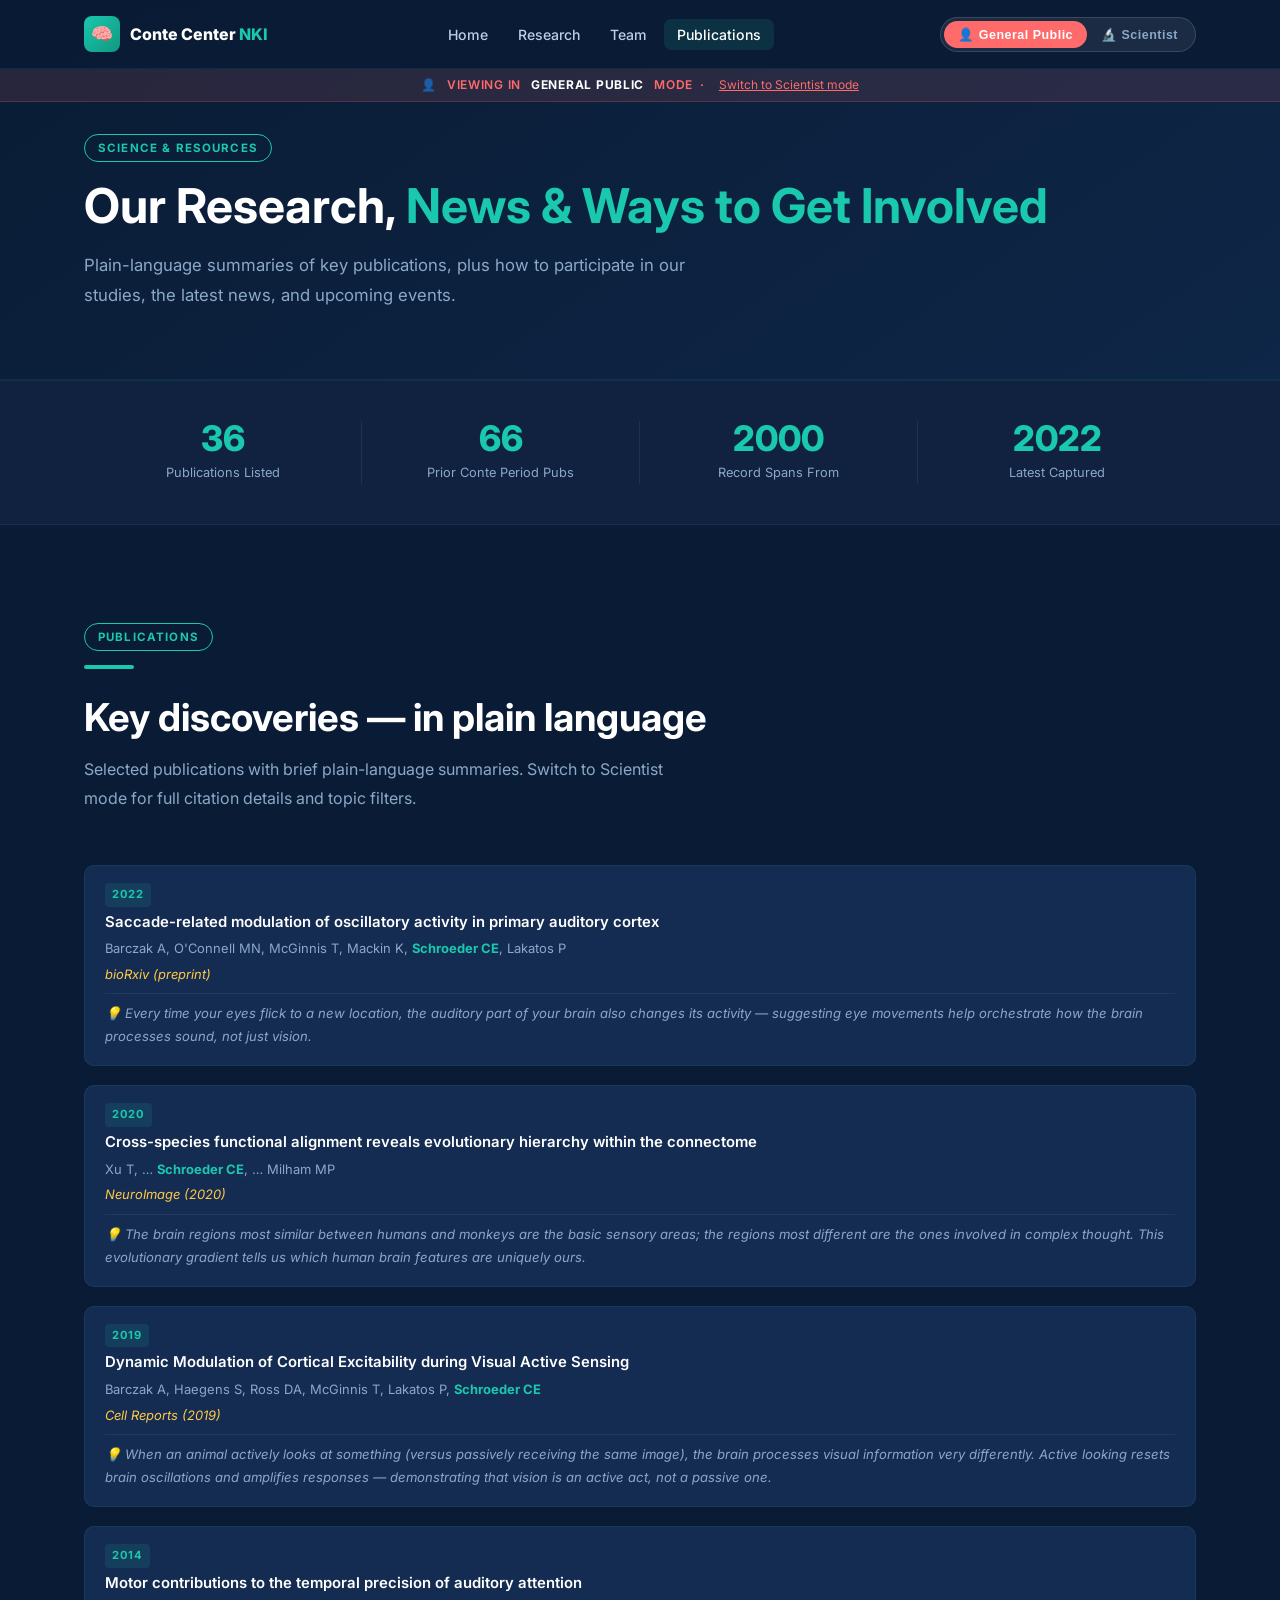
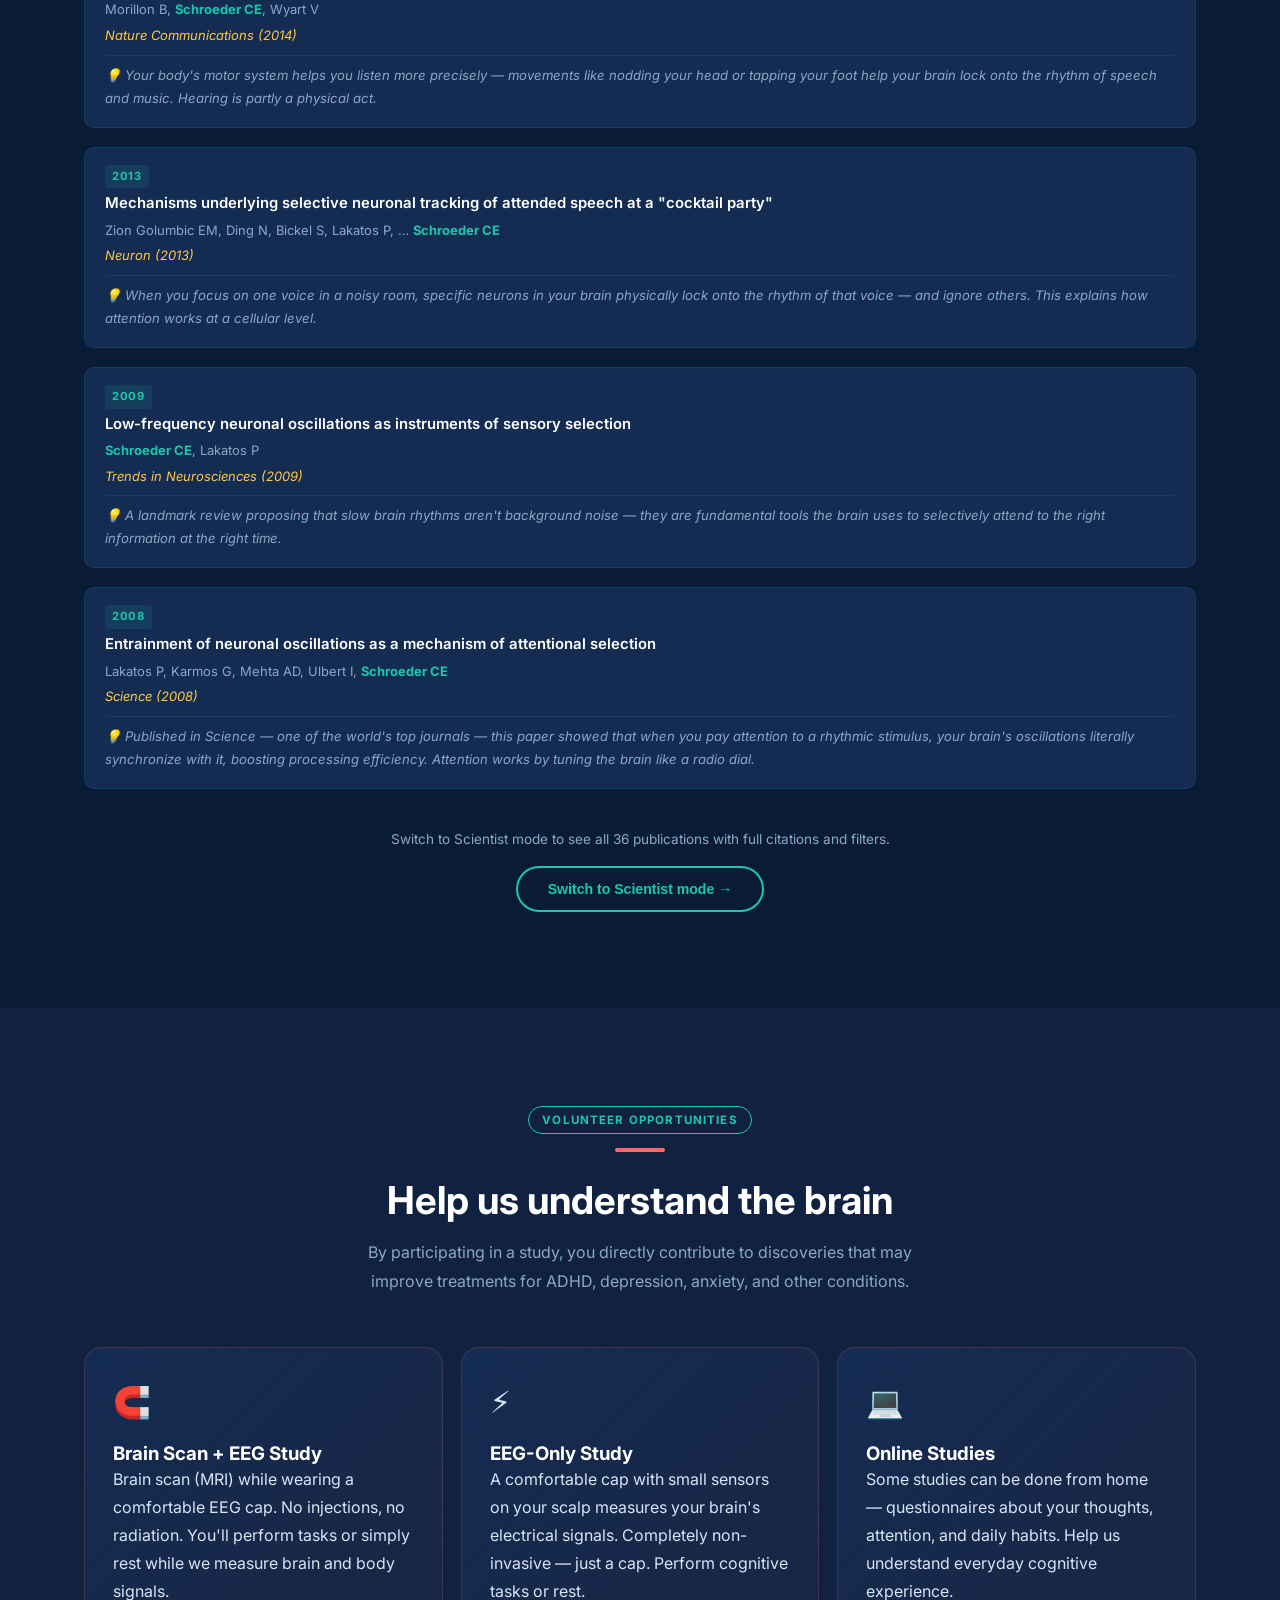
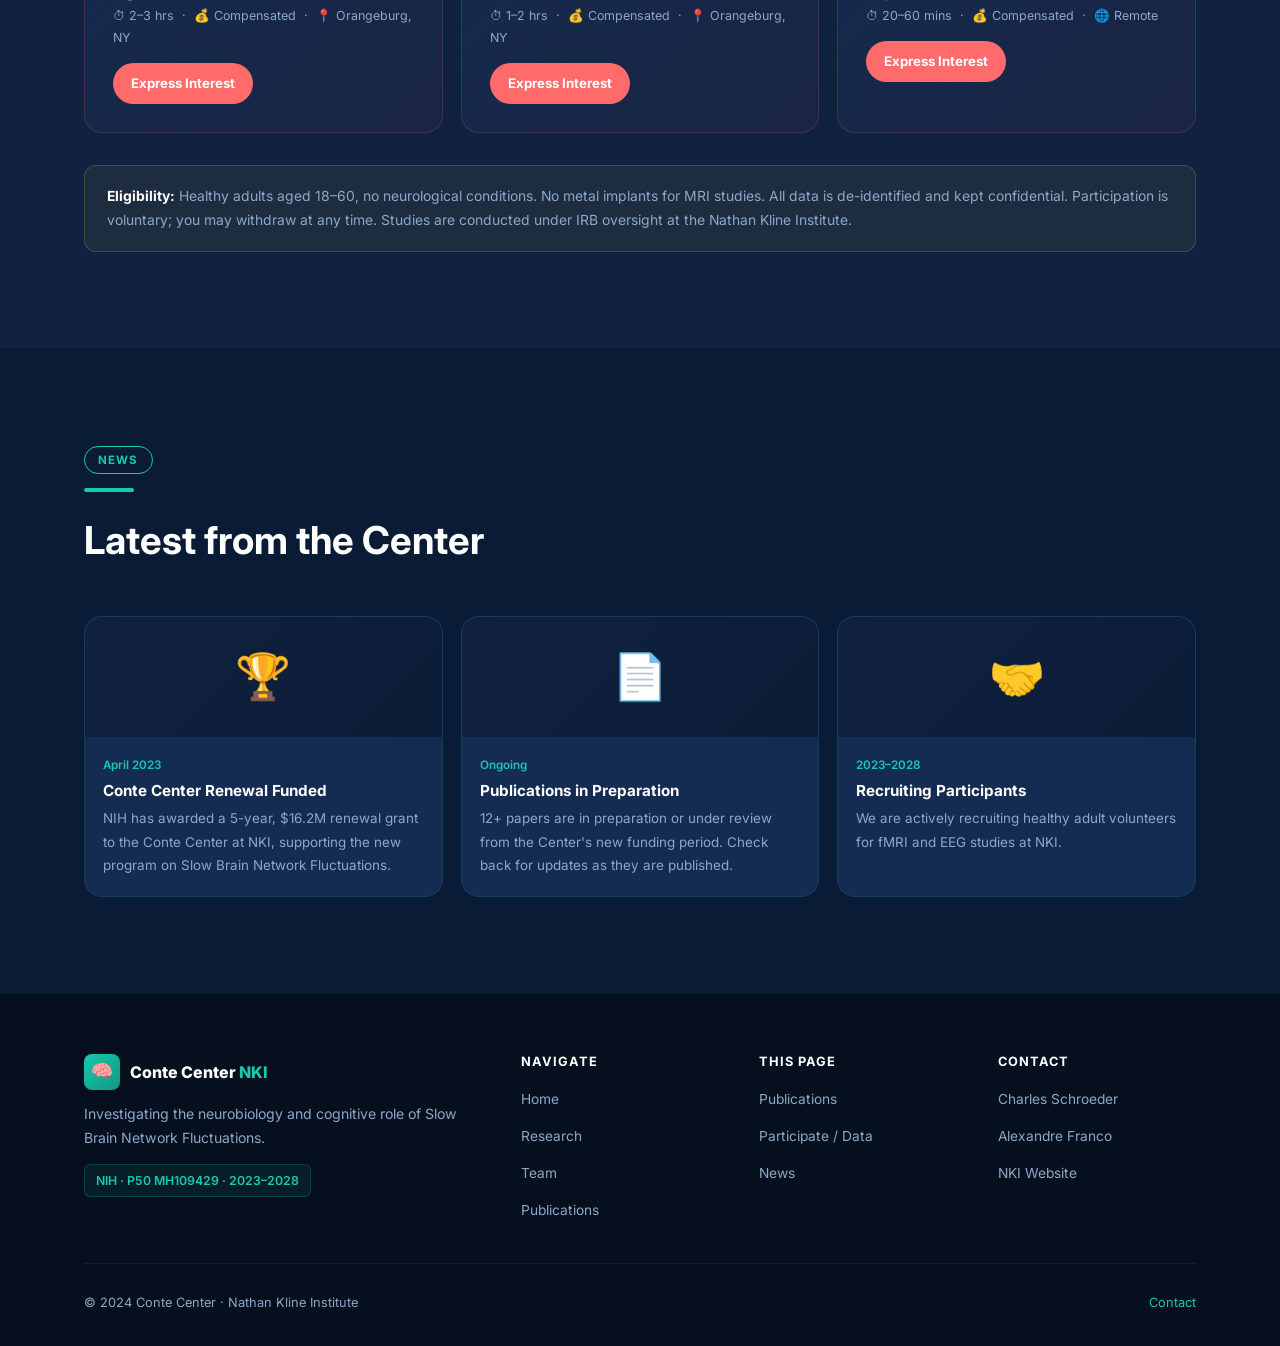
==== publications.html @ c85d7004 "Initial Conte Center website" ====
<!DOCTYPE html>
<html lang="en">
<head>
  <meta charset="UTF-8"/><meta name="viewport" content="width=device-width, initial-scale=1.0"/>
  <title>Publications &amp; Resources — Conte Center</title>
  <link rel="preconnect" href="https://fonts.googleapis.com"/><link rel="preconnect" href="https://fonts.gstatic.com" crossorigin/>
  <link href="https://fonts.googleapis.com/css2?family=Inter:wght@400;500;600;700;800&display=swap" rel="stylesheet"/>
  <link rel="stylesheet" href="css/style.css"/>
  <style>
    .legend-bar { display:flex;flex-wrap:wrap;gap:12px;background:var(--navy-mid);border:1px solid rgba(255,255,255,.06);border-radius:var(--radius);padding:12px 16px;margin-bottom:24px;font-size:.77rem; }
    .legend-item { display:flex;align-items:center;gap:6px;color:var(--text-dim); }
    .legend-dot  { width:9px;height:9px;border-radius:50%;flex-shrink:0; }
    .pubcount-badge { display:inline-flex;align-items:center;gap:6px;background:rgba(26,200,174,.1);border:1px solid rgba(26,200,174,.22);border-radius:6px;padding:4px 12px;font-size:.8rem;color:var(--teal);font-weight:600; }
    .data-card { background:linear-gradient(135deg,var(--navy-card),rgba(26,200,174,.04));border:1px solid rgba(26,200,174,.2);border-radius:var(--radius-lg);padding:26px;transition:all var(--transition); }
    .data-card:hover { border-color:rgba(26,200,174,.45);transform:translateY(-4px); }
    .data-card h3 { font-size:1rem;margin-bottom:8px; }
    .data-card p { color:var(--text-dim);font-size:.87rem;line-height:1.7;margin-bottom:14px; }
    .event-item { display:flex;gap:18px;background:var(--navy-card);border:1px solid rgba(26,200,174,.12);border-radius:12px;padding:18px 20px;transition:all var(--transition); }
    .event-item:hover { border-color:rgba(26,200,174,.3); }
    .event-date { flex-shrink:0;width:54px;background:rgba(26,200,174,.1);border:1px solid rgba(26,200,174,.2);border-radius:8px;padding:7px 4px;text-align:center; }
    .event-month { font-size:.6rem;font-weight:700;text-transform:uppercase;color:var(--teal); }
    .event-day { font-size:1.3rem;font-weight:800;color:var(--white);line-height:1; }
    .event-year { font-size:.6rem;color:var(--text-dim); }
    .event-body h3 { font-size:.92rem;margin-bottom:4px; }
    .event-body p { font-size:.83rem;color:var(--text-dim);line-height:1.6; }
    .event-type { font-size:.68rem;font-weight:700;color:var(--teal);margin-bottom:5px;letter-spacing:.06em;text-transform:uppercase; }
    .participate-card { background:linear-gradient(135deg,var(--navy-card),rgba(255,107,107,.04));border:1px solid rgba(255,107,107,.18);border-radius:var(--radius-lg);padding:28px;transition:all var(--transition); }
    .participate-card:hover { border-color:rgba(255,107,107,.4);transform:translateY(-4px); }
  </style>
</head>
<body>
<nav class="site-nav" id="siteNav">
  <div class="nav-inner">
    <a href="index.html" class="nav-logo"><div class="nav-logo-icon">🧠</div><div>Conte Center <span>NKI</span></div></a>
    <ul class="nav-links" id="navLinks">
      <li><a href="index.html">Home</a></li><li><a href="research.html">Research</a></li>
      <li><a href="team.html">Team</a></li><li><a href="publications.html">Publications</a></li>
    </ul>
    <div class="audience-toggle">
      <button class="toggle-btn pub" data-mode="public">👤 General Public</button>
      <button class="toggle-btn sci" data-mode="scientist">🔬 Scientist</button>
    </div>
    <div class="nav-toggle" id="navToggle"><span></span><span></span><span></span></div>
  </div>
</nav>
<div class="mode-banner" id="modeBanner"></div>

<div class="page-hero">
  <div class="container">
    <div class="tag">Science &amp; Resources</div>
    <div class="pub-only"><h1>Our Research, <em style="font-style:normal;color:var(--teal)">News &amp; Ways to Get Involved</em></h1><p>Plain-language summaries of key publications, plus how to participate in our studies, the latest news, and upcoming events.</p></div>
    <div class="sci-only"><h1>Publications, Open Data <em style="font-style:normal;color:var(--teal)">&amp; Resources</em></h1><p>Full publication record of Charles E. Schroeder and the Conte Center team, open datasets, news, and events.</p></div>
  </div>
</div>

<!-- Stats strip -->
<div class="stats-strip">
  <div class="container">
    <div class="stats-grid">
      <div class="stat-item"><div class="stat-num" data-count="36">0</div><div class="stat-label">Publications Listed</div></div>
      <div class="stat-item"><div class="stat-num" data-count="66">0</div><div class="stat-label">Prior Conte Period Pubs</div></div>
      <div class="stat-item"><div class="stat-num">2000</div><div class="stat-label">Record Spans From</div></div>
      <div class="stat-item"><div class="stat-num">2022</div><div class="stat-label">Latest Captured</div></div>
    </div>
  </div>
</div>

<!-- ══════════ PUBLICATIONS ══════════ -->
<section class="section" id="publications">
  <div class="container">
    <div class="section-header fade-in">
      <div class="tag">Publications</div><div class="divider"></div>
      <div class="pub-only"><h2>Key discoveries — in plain language</h2><p>Selected publications with brief plain-language summaries. Switch to Scientist mode for full citation details and topic filters.</p></div>
      <div class="sci-only">
        <h2>Publications — Charles E. Schroeder</h2>
        <p style="margin-bottom:14px;">Verified from NIH biosketch and Conte Center Progress Report (June 2022). <strong style="color:var(--teal)">Teal border</strong> = first/corresponding author.</p>
        <div style="display:flex;align-items:center;gap:12px;flex-wrap:wrap;">
          <span class="pubcount-badge" id="pubCount">36 publications</span>
          <a href="http://www.ncbi.nlm.nih.gov/sites/myncbi/charles.schroeder.1/bibliography/40687225/public/?sort=date&direction=ascending" target="_blank" rel="noopener" class="btn btn-outline" style="font-size:.8rem;padding:6px 16px;">Full NCBI record →</a>
        </div>
      </div>
    </div>

    <!-- Scientist: filters -->
    <div class="sci-only">
      <div class="legend-bar">
        <div class="legend-item"><div class="legend-dot" style="background:var(--teal)"></div>Slow Fluctuations</div>
        <div class="legend-item"><div class="legend-dot" style="background:#ffc947"></div>Active Sensing</div>
        <div class="legend-item"><div class="legend-dot" style="background:#a78bfa"></div>Attention &amp; Oscillations</div>
        <div class="legend-item"><div class="legend-dot" style="background:#7dd3fc"></div>Field Potentials</div>
        <div class="legend-item"><div class="legend-dot" style="background:#34d399"></div>Brain Networks</div>
        <div class="legend-item"><div class="legend-dot" style="background:#ff6b6b"></div>Clinical</div>
      </div>
      <div class="filter-tabs" data-group="year">
        <button class="tab-btn active" data-filter="all">All Years</button>
        <button class="tab-btn" data-filter="y2022">2022</button>
        <button class="tab-btn" data-filter="y2021">2021</button>
        <button class="tab-btn" data-filter="y2020">2020</button>
        <button class="tab-btn" data-filter="y2019">2019</button>
        <button class="tab-btn" data-filter="y2018">2018</button>
        <button class="tab-btn" data-filter="y2017">2017</button>
        <button class="tab-btn" data-filter="earlier">2016 &amp; Earlier</button>
      </div>
      <div class="filter-tabs" data-group="topic">
        <button class="tab-btn active" data-filter="all">All Topics</button>
        <button class="tab-btn" data-filter="sbnf">Slow Fluctuations</button>
        <button class="tab-btn" data-filter="sensing">Active Sensing</button>
        <button class="tab-btn" data-filter="attn">Attention</button>
        <button class="tab-btn" data-filter="lfp">Field Potentials</button>
        <button class="tab-btn" data-filter="networks">Networks</button>
        <button class="tab-btn" data-filter="clinical">Clinical</button>
      </div>
    </div>

    <!-- PUBLIC: curated highlights with plain summaries -->
    <div class="pub-only" style="display:flex;flex-direction:column;gap:10px;">

      <div class="pub-item fade-in">
        <div class="pub-meta"><span class="pub-year">2022</span></div>
        <div class="pub-title">Saccade-related modulation of oscillatory activity in primary auditory cortex</div>
        <div class="pub-authors">Barczak A, O'Connell MN, McGinnis T, Mackin K, <strong>Schroeder CE</strong>, Lakatos P</div>
        <div class="pub-journal">bioRxiv (preprint)</div>
        <div class="pub-plain">💡 Every time your eyes flick to a new location, the auditory part of your brain also changes its activity — suggesting eye movements help orchestrate how the brain processes sound, not just vision.</div>
      </div>

      <div class="pub-item fade-in">
        <div class="pub-meta"><span class="pub-year">2020</span></div>
        <div class="pub-title">Cross-species functional alignment reveals evolutionary hierarchy within the connectome</div>
        <div class="pub-authors">Xu T, … <strong>Schroeder CE</strong>, … Milham MP</div>
        <div class="pub-journal">NeuroImage (2020)</div>
        <div class="pub-plain">💡 The brain regions most similar between humans and monkeys are the basic sensory areas; the regions most different are the ones involved in complex thought. This evolutionary gradient tells us which human brain features are uniquely ours.</div>
      </div>

      <div class="pub-item fade-in">
        <div class="pub-meta"><span class="pub-year">2019</span></div>
        <div class="pub-title">Dynamic Modulation of Cortical Excitability during Visual Active Sensing</div>
        <div class="pub-authors">Barczak A, Haegens S, Ross DA, McGinnis T, Lakatos P, <strong>Schroeder CE</strong></div>
        <div class="pub-journal">Cell Reports (2019)</div>
        <div class="pub-plain">💡 When an animal actively looks at something (versus passively receiving the same image), the brain processes visual information very differently. Active looking resets brain oscillations and amplifies responses — demonstrating that vision is an active act, not a passive one.</div>
      </div>

      <div class="pub-item fade-in">
        <div class="pub-meta"><span class="pub-year">2014</span></div>
        <div class="pub-title">Motor contributions to the temporal precision of auditory attention</div>
        <div class="pub-authors">Morillon B, <strong>Schroeder CE</strong>, Wyart V</div>
        <div class="pub-journal">Nature Communications (2014)</div>
        <div class="pub-plain">💡 Your body's motor system helps you listen more precisely — movements like nodding your head or tapping your foot help your brain lock onto the rhythm of speech and music. Hearing is partly a physical act.</div>
      </div>

      <div class="pub-item fade-in">
        <div class="pub-meta"><span class="pub-year">2013</span></div>
        <div class="pub-title">Mechanisms underlying selective neuronal tracking of attended speech at a "cocktail party"</div>
        <div class="pub-authors">Zion Golumbic EM, Ding N, Bickel S, Lakatos P, … <strong>Schroeder CE</strong></div>
        <div class="pub-journal">Neuron (2013)</div>
        <div class="pub-plain">💡 When you focus on one voice in a noisy room, specific neurons in your brain physically lock onto the rhythm of that voice — and ignore others. This explains how attention works at a cellular level.</div>
      </div>

      <div class="pub-item fade-in">
        <div class="pub-meta"><span class="pub-year">2009</span></div>
        <div class="pub-title">Low-frequency neuronal oscillations as instruments of sensory selection</div>
        <div class="pub-authors"><strong>Schroeder CE</strong>, Lakatos P</div>
        <div class="pub-journal">Trends in Neurosciences (2009)</div>
        <div class="pub-plain">💡 A landmark review proposing that slow brain rhythms aren't background noise — they are fundamental tools the brain uses to selectively attend to the right information at the right time.</div>
      </div>

      <div class="pub-item fade-in">
        <div class="pub-meta"><span class="pub-year">2008</span></div>
        <div class="pub-title">Entrainment of neuronal oscillations as a mechanism of attentional selection</div>
        <div class="pub-authors">Lakatos P, Karmos G, Mehta AD, Ulbert I, <strong>Schroeder CE</strong></div>
        <div class="pub-journal">Science (2008)</div>
        <div class="pub-plain">💡 Published in Science — one of the world's top journals — this paper showed that when you pay attention to a rhythmic stimulus, your brain's oscillations literally synchronize with it, boosting processing efficiency. Attention works by tuning the brain like a radio dial.</div>
      </div>

      <div style="text-align:center;margin-top:20px;" class="fade-in">
        <p style="color:var(--text-dim);font-size:.85rem;margin-bottom:14px;">Switch to Scientist mode to see all 36 publications with full citations and filters.</p>
        <button onclick="setMode('scientist')" class="btn btn-outline" style="font-size:.88rem;">Switch to Scientist mode →</button>
      </div>
    </div>

    <!-- SCIENTIST: full pub list -->
    <div class="sci-only">
      <div style="display:flex;flex-direction:column;">

        <div class="pub-item lead-author" data-year="y2022" data-topic="sbnf">
          <div class="pub-meta"><span class="pub-year">2022</span><span class="pub-cat" style="border-color:rgba(26,200,174,.3);color:var(--teal);">Slow Fluct.</span><span class="pub-cat">bioRxiv</span></div>
          <div class="pub-title">Saccade-related modulation of oscillatory activity in primary auditory cortex</div>
          <div class="pub-authors">Barczak A, O'Connell MN, McGinnis T, Mackin K, <strong>Schroeder CE</strong>, Lakatos P</div>
          <div class="pub-journal">bioRxiv (2022) — preprint</div>
        </div>
        <div class="pub-item" data-year="y2022" data-topic="networks">
          <div class="pub-meta"><span class="pub-year">2022</span><span class="pub-cat" style="border-color:#34d399;color:#34d399;">Networks</span></div>
          <div class="pub-title">Anatomical and functional connectivity support the existence of a salience network node within the caudal ventrolateral prefrontal cortex</div>
          <div class="pub-authors">Trambaiolli LR, Peng X, Lehman JF, Linn G, Russ BE, <strong>Schroeder CE</strong>, Liu H, Haber SN</div>
          <div class="pub-journal">eLife 11 (2022)</div>
        </div>
        <div class="pub-item" data-year="y2021" data-topic="sbnf">
          <div class="pub-meta"><span class="pub-year">2021</span><span class="pub-cat" style="border-color:rgba(26,200,174,.3);color:var(--teal);">Slow Fluct.</span></div>
          <div class="pub-title">Ongoing neural oscillations influence behavior and sensory representations by suppressing neuronal excitability</div>
          <div class="pub-authors">Iemi L, Gwilliams L, Samaha J, Auksztulewicz R, Cycowicz YM, King J-R, Nikulin VV, Thesen T, Doyle W, Devinsky O, <strong>Schroeder CE</strong>, Melloni L, Haegens S</div>
          <div class="pub-journal">NeuroImage 247:118746 (2021)</div>
        </div>
        <div class="pub-item" data-year="y2021" data-topic="attn">
          <div class="pub-meta"><span class="pub-year">2021</span><span class="pub-cat" style="border-color:#a78bfa;color:#a78bfa;">Attention</span></div>
          <div class="pub-title">Differential contributions of synaptic and intrinsic inhibitory currents to speech segmentation via flexible phase-locking in neural oscillators</div>
          <div class="pub-authors">Pittman-Polletta BR, Wang Y, Stanley DA, <strong>Schroeder CE</strong>, Whittington MA, Kopell NJ</div>
          <div class="pub-journal">PLoS Computational Biology 17:e1008783 (2021)</div>
        </div>
        <div class="pub-item" data-year="y2020" data-topic="sbnf">
          <div class="pub-meta"><span class="pub-year">2020</span><span class="pub-cat" style="border-color:rgba(26,200,174,.3);color:var(--teal);">Slow Fluct.</span></div>
          <div class="pub-title">Oscillatory Bursting as a Mechanism for Temporal Coupling and Information Coding</div>
          <div class="pub-authors">Tal I, Neymotin S, Bickel S, Lakatos P, <strong>Schroeder CE</strong></div>
          <div class="pub-journal">Frontiers in Computational Neuroscience 14:82 (2020)</div>
        </div>
        <div class="pub-item" data-year="y2020" data-topic="sensing">
          <div class="pub-meta"><span class="pub-year">2020</span><span class="pub-cat" style="border-color:#ffc947;color:#ffc947;">Active Sensing</span></div>
          <div class="pub-title">The Role of Motor and Environmental Visual Rhythms in Structuring Auditory Cortical Excitability</div>
          <div class="pub-authors">O'Connell MN, Barczak A, McGinnis T, Mackin K, Mowery T, <strong>Schroeder CE</strong>, Lakatos P</div>
          <div class="pub-journal">iScience 23:101374 (2020)</div>
        </div>
        <div class="pub-item" data-year="y2020" data-topic="attn">
          <div class="pub-meta"><span class="pub-year">2020</span><span class="pub-cat" style="border-color:#a78bfa;color:#a78bfa;">Attention</span></div>
          <div class="pub-title">Spatial Attention and Temporal Expectation Exert Differential Effects on Visual and Auditory Discrimination</div>
          <div class="pub-authors">Wilsch A, Mercier MR, Obleser J, <strong>Schroeder CE</strong>, Haegens S</div>
          <div class="pub-journal">J Cognitive Neuroscience 32:1562–1576 (2020)</div>
        </div>
        <div class="pub-item" data-year="y2020" data-topic="networks">
          <div class="pub-meta"><span class="pub-year">2020</span><span class="pub-cat" style="border-color:#34d399;color:#34d399;">Networks</span></div>
          <div class="pub-title">Cross-species functional alignment reveals evolutionary hierarchy within the connectome</div>
          <div class="pub-authors">Xu T, Nenning K-H, Schwartz E, Hong S-J, Vogelstein JT, Goulas A, Fair DA, <strong>Schroeder CE</strong>, Margulies DS, Smallwood J, Milham MP, Langs G</div>
          <div class="pub-journal">NeuroImage 223:117346 (2020)</div>
        </div>
        <div class="pub-item lead-author" data-year="y2019" data-topic="sensing">
          <div class="pub-meta"><span class="pub-year">2019</span><span class="pub-cat" style="border-color:#ffc947;color:#ffc947;">Active Sensing</span></div>
          <div class="pub-title">The Role of Neuronal Oscillations in Visual Active Sensing</div>
          <div class="pub-authors">Leszczynski M, <strong>Schroeder CE</strong></div>
          <div class="pub-journal">Frontiers in Integrative Neuroscience 13:32 (2019)</div>
        </div>
        <div class="pub-item" data-year="y2019" data-topic="sensing">
          <div class="pub-meta"><span class="pub-year">2019</span><span class="pub-cat" style="border-color:#ffc947;color:#ffc947;">Active Sensing</span></div>
          <div class="pub-title">Dynamic Modulation of Cortical Excitability during Visual Active Sensing</div>
          <div class="pub-authors">Barczak A, Haegens S, Ross DA, McGinnis T, Lakatos P, <strong>Schroeder CE</strong></div>
          <div class="pub-journal">Cell Reports 27:3447–3459.e3 (2019)</div>
        </div>
        <div class="pub-item" data-year="y2019" data-topic="clinical">
          <div class="pub-meta"><span class="pub-year">2019</span><span class="pub-cat" style="border-color:#ff6b6b;color:#ff6b6b;">Clinical</span></div>
          <div class="pub-title">The Thalamocortical Circuit of Auditory Mismatch Negativity</div>
          <div class="pub-authors">Lakatos P, O'Connell MN, Barczak A, McGinnis T, Neymotin S, <strong>Schroeder CE</strong>, Smiley JF, Javitt DC</div>
          <div class="pub-journal">Biological Psychiatry 87:770–780 (2019)</div>
        </div>
        <div class="pub-item" data-year="y2019" data-topic="networks">
          <div class="pub-meta"><span class="pub-year">2019</span><span class="pub-cat" style="border-color:#34d399;color:#34d399;">Networks</span></div>
          <div class="pub-title">Interindividual Variability of Functional Connectivity in Awake and Anesthetized Rhesus Macaque Monkeys</div>
          <div class="pub-authors">Xu T, Sturgeon D, Ramirez JSB, Froudist-Walsh S, Margulies DS, <strong>Schroeder CE</strong>, Fair DA, Milham MP</div>
          <div class="pub-journal">Biological Psychiatry CNNI 4:543–553 (2019)</div>
        </div>
        <div class="pub-item" data-year="y2019" data-topic="lfp">
          <div class="pub-meta"><span class="pub-year">2019</span><span class="pub-cat" style="border-color:#7dd3fc;color:#7dd3fc;">Field Potentials</span></div>
          <div class="pub-title">Electric field dynamics in the brain during multi-electrode transcranial electric stimulation</div>
          <div class="pub-authors">Alekseichuk I, Falchier AY, Linn G, Xu T, Milham MP, <strong>Schroeder CE</strong>, Opitz A</div>
          <div class="pub-journal">Nature Communications 10:2573 (2019)</div>
        </div>
        <div class="pub-item lead-author" data-year="y2018" data-topic="lfp">
          <div class="pub-meta"><span class="pub-year">2018</span><span class="pub-cat" style="border-color:#7dd3fc;color:#7dd3fc;">Field Potentials</span></div>
          <div class="pub-title">Investigating large-scale brain dynamics using field potential recordings: analysis and interpretation</div>
          <div class="pub-authors">Pesaran B, Vinck M, Einevoll GT, Sirota A, Fries P, Siegel M, Truccolo W, <strong>Schroeder CE</strong>, Srinivasan R</div>
          <div class="pub-journal">Nature Neuroscience 21(7):903–919 (2018) · PMID: 29942039</div>
        </div>
        <div class="pub-item" data-year="y2018" data-topic="networks">
          <div class="pub-meta"><span class="pub-year">2018</span><span class="pub-cat" style="border-color:#34d399;color:#34d399;">Networks</span></div>
          <div class="pub-title">Delineating the Macroscale Areal Organization of the Macaque Cortex In Vivo</div>
          <div class="pub-authors">Xu T, Falchier A, Sullivan EL, Linn G, … <strong>Schroeder CE</strong>, Colcombe S, Fair DA, Milham MP</div>
          <div class="pub-journal">Cell Reports 23(2):429–441 (2018) · PMCID: PMC6157013</div>
        </div>
        <div class="pub-item" data-year="y2018" data-topic="networks">
          <div class="pub-meta"><span class="pub-year">2018</span><span class="pub-cat" style="border-color:#34d399;color:#34d399;">Networks</span></div>
          <div class="pub-title">An Open Resource for Non-human Primate Imaging (PRIME-DE)</div>
          <div class="pub-authors">Milham MP et al., … <strong>Schroeder CE</strong></div>
          <div class="pub-journal">Neuron 100(1):61–74 (2018) · PMCID: PMC6231397</div>
        </div>
        <div class="pub-item" data-year="y2018" data-topic="attn">
          <div class="pub-meta"><span class="pub-year">2018</span><span class="pub-cat" style="border-color:#a78bfa;color:#a78bfa;">Attention</span></div>
          <div class="pub-title">Hexadirectional Modulation of High-Frequency Activity in the Human Anterior Medial Temporal Lobe Maps Visual Space</div>
          <div class="pub-authors">Staudigl T, Leszczynski M, Jacobs J, Sheth SA, <strong>Schroeder CE</strong>, Jensen O, Doeller CF</div>
          <div class="pub-journal">Current Biology 28:3325–3329.e4 (2018)</div>
        </div>
        <div class="pub-item lead-author" data-year="y2017" data-topic="lfp">
          <div class="pub-meta"><span class="pub-year">2017</span><span class="pub-cat" style="border-color:#7dd3fc;color:#7dd3fc;">Field Potentials</span></div>
          <div class="pub-title">Primary Generators of Visually Evoked Field Potentials Recorded in the Macaque Auditory Cortex</div>
          <div class="pub-authors">Kajikawa Y, Smiley JF, <strong>Schroeder CE</strong></div>
          <div class="pub-journal">J Neuroscience 37(42):10139–10153 (2017) · PMCID: PMC5647771</div>
        </div>
        <div class="pub-item lead-author" data-year="y2017" data-topic="lfp">
          <div class="pub-meta"><span class="pub-year">2017</span><span class="pub-cat" style="border-color:#7dd3fc;color:#7dd3fc;">Field Potentials</span></div>
          <div class="pub-title">Limitations of ex vivo measurements for in vivo neuroscience</div>
          <div class="pub-authors">Opitz A, Falchier A, Linn GS, Milham MP, <strong>Schroeder CE</strong></div>
          <div class="pub-journal">PNAS 114:5243–5246 (2017) · PMCID: PMC5441777</div>
        </div>
        <div class="pub-item" data-year="y2017" data-topic="sensing">
          <div class="pub-meta"><span class="pub-year">2017</span><span class="pub-cat" style="border-color:#ffc947;color:#ffc947;">Active Sensing</span></div>
          <div class="pub-title">Neural entrainment to the beat: the "missing pulse" phenomenon</div>
          <div class="pub-authors">Tal I, Large EW, Rabinovitch E, Wei Y, <strong>Schroeder CE</strong>, Poeppel D, Zion Golumbic E</div>
          <div class="pub-journal">J Neuroscience 37(26):6331–6341 (2017) · PMCID: PMC5490067</div>
        </div>
        <div class="pub-item" data-year="earlier" data-topic="lfp">
          <div class="pub-meta"><span class="pub-year">2016</span><span class="pub-cat" style="border-color:#7dd3fc;color:#7dd3fc;">Field Potentials</span></div>
          <div class="pub-title">Spatiotemporal structure of intracranial electric fields induced by transcranial electric stimulation in humans and NHPs</div>
          <div class="pub-authors">Opitz A, Falchier A, Yan CG, Yeagle EM, … Mehta AD, <strong>Schroeder CE</strong></div>
          <div class="pub-journal">Scientific Reports 6:31236 (2016) · PMCID: PMC4989141</div>
        </div>
        <div class="pub-item lead-author" data-year="earlier" data-topic="sensing">
          <div class="pub-meta"><span class="pub-year">2015</span><span class="pub-cat" style="border-color:#ffc947;color:#ffc947;">Active Sensing</span></div>
          <div class="pub-title">Predictive motor control of sensory dynamics in auditory active sensing</div>
          <div class="pub-authors">Morillon B, Hackett TA, Kajikawa Y, <strong>Schroeder CE</strong></div>
          <div class="pub-journal">Current Opinion in Neurobiology 31:230–238 (2015) · PMCID: PMC4898262</div>
        </div>
        <div class="pub-item lead-author" data-year="earlier" data-topic="lfp">
          <div class="pub-meta"><span class="pub-year">2015</span><span class="pub-cat" style="border-color:#7dd3fc;color:#7dd3fc;">Field Potentials</span></div>
          <div class="pub-title">Generation of field potentials and modulation of their dynamics through volume integration of cortical activity</div>
          <div class="pub-authors">Kajikawa Y, <strong>Schroeder CE</strong></div>
          <div class="pub-journal">Journal of Neurophysiology 113:339–351 (2015) · PMCID: PMC4294577</div>
        </div>
        <div class="pub-item" data-year="earlier" data-topic="sensing">
          <div class="pub-meta"><span class="pub-year">2014</span><span class="pub-cat" style="border-color:#ffc947;color:#ffc947;">Active Sensing</span></div>
          <div class="pub-title">Motor contributions to the temporal precision of auditory attention</div>
          <div class="pub-authors">Morillon B, <strong>Schroeder CE</strong>, Wyart V</div>
          <div class="pub-journal">Nature Communications 5:5255 (2014) · PMCID: PMC4199392</div>
        </div>
        <div class="pub-item" data-year="earlier" data-topic="attn">
          <div class="pub-meta"><span class="pub-year">2013</span><span class="pub-cat" style="border-color:#a78bfa;color:#a78bfa;">Attention</span></div>
          <div class="pub-title">The spectrotemporal filter mechanism of auditory selective attention</div>
          <div class="pub-authors">Lakatos P, Musacchia G, O'Connell MN, Falchier AY, Javitt DC, <strong>Schroeder CE</strong></div>
          <div class="pub-journal">Neuron 77:750–761 (2013) · PMCID: PMC3583016</div>
        </div>
        <div class="pub-item" data-year="earlier" data-topic="clinical">
          <div class="pub-meta"><span class="pub-year">2013</span><span class="pub-cat" style="border-color:#ff6b6b;color:#ff6b6b;">Clinical</span></div>
          <div class="pub-title">Predictive suppression of cortical excitability and its deficit in schizophrenia</div>
          <div class="pub-authors">Lakatos P, <strong>Schroeder CE</strong>, Leitman DI, Javitt DC</div>
          <div class="pub-journal">J Neuroscience 33:11692–11702 (2013)</div>
        </div>
        <div class="pub-item" data-year="earlier" data-topic="attn">
          <div class="pub-meta"><span class="pub-year">2013</span><span class="pub-cat" style="border-color:#a78bfa;color:#a78bfa;">Attention</span></div>
          <div class="pub-title">Mechanisms underlying selective neuronal tracking of attended speech at a "cocktail party"</div>
          <div class="pub-authors">Zion Golumbic EM, Ding N, Bickel S, Lakatos P, … <strong>Schroeder CE</strong></div>
          <div class="pub-journal">Neuron 77:980–991 (2013) · PMCID: PMC3891478</div>
        </div>
        <div class="pub-item lead-author" data-year="earlier" data-topic="lfp">
          <div class="pub-meta"><span class="pub-year">2011</span><span class="pub-cat" style="border-color:#7dd3fc;color:#7dd3fc;">Field Potentials</span></div>
          <div class="pub-title">How local is the local field potential?</div>
          <div class="pub-authors">Kajikawa Y, <strong>Schroeder CE</strong></div>
          <div class="pub-journal">Neuron 72:847–858 (2011) · PMCID: PMC3240862</div>
        </div>
        <div class="pub-item" data-year="earlier" data-topic="attn">
          <div class="pub-meta"><span class="pub-year">2011</span><span class="pub-cat" style="border-color:#a78bfa;color:#a78bfa;">Attention</span></div>
          <div class="pub-title">Tuning of the human neocortex to the temporal dynamics of attended events</div>
          <div class="pub-authors">Besle J, Schevon CA, Mehta AD, Lakatos P, Goodman RR, McKhann GM, Emerson RG, <strong>Schroeder CE</strong></div>
          <div class="pub-journal">J Neuroscience 31:3176–3185 (2011) · PMCID: PMC3081726</div>
        </div>
        <div class="pub-item" data-year="earlier" data-topic="attn">
          <div class="pub-meta"><span class="pub-year">2011</span><span class="pub-cat" style="border-color:#a78bfa;color:#a78bfa;">Attention</span></div>
          <div class="pub-title">Neuronal mechanisms and attentional modulation of corticothalamic alpha oscillations</div>
          <div class="pub-authors">Bollimunta A, Mo J, <strong>Schroeder CE</strong>, Ding M</div>
          <div class="pub-journal">J Neuroscience 31:4935–4943 (2011) · PMCID: PMC3505610</div>
        </div>
        <div class="pub-item lead-author" data-year="earlier" data-topic="sensing">
          <div class="pub-meta"><span class="pub-year">2010</span><span class="pub-cat" style="border-color:#ffc947;color:#ffc947;">Active Sensing</span></div>
          <div class="pub-title">Dynamics of Active Sensing and perceptual selection</div>
          <div class="pub-authors"><strong>Schroeder CE</strong>, Wilson DA, Radman T, Scharfman H, Lakatos P</div>
          <div class="pub-journal">Current Opinion in Neurobiology 20:172–176 (2010) · PMCID: PMC2963579</div>
        </div>
        <div class="pub-item lead-author" data-year="earlier" data-topic="sbnf">
          <div class="pub-meta"><span class="pub-year">2009</span><span class="pub-cat" style="border-color:rgba(26,200,174,.3);color:var(--teal);">Slow Fluct.</span></div>
          <div class="pub-title">Low-frequency neuronal oscillations as instruments of sensory selection</div>
          <div class="pub-authors"><strong>Schroeder CE</strong>, Lakatos P</div>
          <div class="pub-journal">Trends in Neurosciences 32:9–18 (2009) · PMCID: PMC2990947</div>
        </div>
        <div class="pub-item" data-year="earlier" data-topic="attn">
          <div class="pub-meta"><span class="pub-year">2008</span><span class="pub-cat" style="border-color:#a78bfa;color:#a78bfa;">Attention</span></div>
          <div class="pub-title">Entrainment of neuronal oscillations as a mechanism of attentional selection</div>
          <div class="pub-authors">Lakatos P, Karmos G, Mehta AD, Ulbert I, <strong>Schroeder CE</strong></div>
          <div class="pub-journal">Science 320:110–113 (2008)</div>
        </div>
        <div class="pub-item" data-year="earlier" data-topic="attn">
          <div class="pub-meta"><span class="pub-year">2007</span><span class="pub-cat" style="border-color:#a78bfa;color:#a78bfa;">Attention</span></div>
          <div class="pub-title">Neuronal oscillations and multisensory interaction in primary auditory cortex</div>
          <div class="pub-authors">Lakatos P, Chen CM, O'Connell MN, Mills A, <strong>Schroeder CE</strong></div>
          <div class="pub-journal">Neuron 53(2):279–292 (2007) · PMCID: PMC3717319</div>
        </div>
        <div class="pub-item" data-year="earlier" data-topic="attn">
          <div class="pub-meta"><span class="pub-year">2000</span><span class="pub-cat" style="border-color:#a78bfa;color:#a78bfa;">Attention</span></div>
          <div class="pub-title">Intermodal selective attention in monkeys I &amp; II</div>
          <div class="pub-authors">Mehta AD, Ulbert I, <strong>Schroeder CE</strong></div>
          <div class="pub-journal">Cerebral Cortex 10:343–358 &amp; 359–370 (2000)</div>
        </div>

      </div>
      <div style="margin-top:20px;background:rgba(26,200,174,.05);border:1px solid rgba(26,200,174,.15);border-radius:10px;padding:16px 20px;font-size:.83rem;color:var(--text-dim);" class="fade-in">
        <strong style="color:var(--white);">Note:</strong> Compiled from Dr. Schroeder's NIH biosketch and the Conte Center Progress Report (June 2022). For the complete up-to-date record visit <a href="http://www.ncbi.nlm.nih.gov/sites/myncbi/charles.schroeder.1/bibliography/40687225/public/?sort=date&direction=ascending" target="_blank" rel="noopener">his NCBI MyBibliography</a>.
      </div>
    </div>

  </div>
</section>

<!-- ── PARTICIPATE (public) / OPEN DATA (scientist) ── -->
<section class="section" style="background:var(--navy-mid);" id="participate">
  <div class="container">

    <!-- PUBLIC: participate -->
    <div class="pub-only">
      <div class="section-header center fade-in"><div class="tag-coral tag">Volunteer Opportunities</div><div class="divider divider-center" style="background:var(--pub-accent);"></div><h2>Help us understand the brain</h2><p>By participating in a study, you directly contribute to discoveries that may improve treatments for ADHD, depression, anxiety, and other conditions.</p></div>
      <div style="display:grid;grid-template-columns:repeat(3,1fr);gap:18px;margin-bottom:32px;">
        <div class="participate-card fade-in">
          <div style="font-size:1.9rem;margin-bottom:12px;">🧲</div>
          <h3>Brain Scan + EEG Study</h3>
          <p>Brain scan (MRI) while wearing a comfortable EEG cap. No injections, no radiation. You'll perform tasks or simply rest while we measure brain and body signals.</p>
          <div style="font-size:.78rem;color:var(--text-dim);margin-bottom:14px;">⏱ 2–3 hrs &nbsp;·&nbsp; 💰 Compensated &nbsp;·&nbsp; 📍 Orangeburg, NY</div>
          <a href="mailto:charles.schroeder@nki.rfmh.org?subject=Participate in Study" class="btn btn-pub" style="font-size:.83rem;padding:9px 18px;">Express Interest</a>
        </div>
        <div class="participate-card fade-in">
          <div style="font-size:1.9rem;margin-bottom:12px;">⚡</div>
          <h3>EEG-Only Study</h3>
          <p>A comfortable cap with small sensors on your scalp measures your brain's electrical signals. Completely non-invasive — just a cap. Perform cognitive tasks or rest.</p>
          <div style="font-size:.78rem;color:var(--text-dim);margin-bottom:14px;">⏱ 1–2 hrs &nbsp;·&nbsp; 💰 Compensated &nbsp;·&nbsp; 📍 Orangeburg, NY</div>
          <a href="mailto:charles.schroeder@nki.rfmh.org?subject=EEG Study Interest" class="btn btn-pub" style="font-size:.83rem;padding:9px 18px;">Express Interest</a>
        </div>
        <div class="participate-card fade-in">
          <div style="font-size:1.9rem;margin-bottom:12px;">💻</div>
          <h3>Online Studies</h3>
          <p>Some studies can be done from home — questionnaires about your thoughts, attention, and daily habits. Help us understand everyday cognitive experience.</p>
          <div style="font-size:.78rem;color:var(--text-dim);margin-bottom:14px;">⏱ 20–60 mins &nbsp;·&nbsp; 💰 Compensated &nbsp;·&nbsp; 🌐 Remote</div>
          <a href="mailto:Alexandre.Franco@nki.rfmh.org?subject=Online Study Interest" class="btn btn-pub" style="font-size:.83rem;padding:9px 18px;">Express Interest</a>
        </div>
      </div>
      <div style="background:rgba(255,201,71,.06);border:1px solid rgba(255,201,71,.2);border-radius:12px;padding:18px 22px;font-size:.87rem;color:var(--text-dim);" class="fade-in">
        <strong style="color:var(--white);">Eligibility:</strong> Healthy adults aged 18–60, no neurological conditions. No metal implants for MRI studies. All data is de-identified and kept confidential. Participation is voluntary; you may withdraw at any time. Studies are conducted under IRB oversight at the Nathan Kline Institute.
      </div>
    </div>

    <!-- SCIENTIST: open data -->
    <div class="sci-only" id="data">
      <div class="section-header center fade-in"><div class="tag">Open Science</div><div class="divider divider-center"></div><h2>Open Data &amp; Computational Resources</h2><p>Datasets and tools shared following FAIR principles for the neuroscience community.</p></div>
      <div style="display:grid;grid-template-columns:repeat(3,1fr);gap:18px;">
        <div class="data-card fade-in"><div style="font-size:1.8rem;margin-bottom:10px;">🧠</div><h3>NKI Rockland Sample</h3><p>Lifespan neuroimaging dataset (fMRI, EEG, behavioral phenotyping, 1000 participants ages 6–85). Continuously updated and openly shared via INDI.</p><a href="http://fcon_1000.projects.nitrc.org/indi/pro/nki.html" target="_blank" rel="noopener" class="btn btn-outline" style="font-size:.82rem;padding:8px 16px;">Access →</a></div>
        <div class="data-card fade-in"><div style="font-size:1.8rem;margin-bottom:10px;">🐒</div><h3>PRIME-DE</h3><p>PRIMatE Data Exchange — global open NHP neuroimaging resource (fMRI, structural MRI) aggregated across labs worldwide. Core data infrastructure for the center.</p><a href="http://fcon_1000.projects.nitrc.org/indi/PRIME/" target="_blank" rel="noopener" class="btn btn-outline" style="font-size:.82rem;padding:8px 16px;">Access →</a></div>
        <div class="data-card fade-in"><div style="font-size:1.8rem;margin-bottom:10px;">🌐</div><h3>HNN</h3><p>Human Neocortical Neurosolver — open-source biophysical modeling tool for interpreting EEG/MEG signals via neocortical circuit models. Developed by the Jones Lab (Project 4).</p><a href="https://hnn.brown.edu/" target="_blank" rel="noopener" class="btn btn-outline" style="font-size:.82rem;padding:8px 16px;">Access →</a></div>
        <div class="data-card fade-in"><div style="font-size:1.8rem;margin-bottom:10px;">🔧</div><h3>C-PAC</h3><p>Configurable Pipeline for the Analysis of Connectomes — open-source, high-throughput fMRI preprocessing and analysis platform. Developed by the Child Mind Institute.</p><a href="https://fcp-indi.github.io/" target="_blank" rel="noopener" class="btn btn-outline" style="font-size:.82rem;padding:8px 16px;">Access →</a></div>
        <div class="data-card fade-in"><div style="font-size:1.8rem;margin-bottom:10px;">📊</div><h3>Conte Center Datasets</h3><p>Multimodal datasets from the 2023–2028 funding period (fMRI+EEG, iEEG, NHP electrophysiology) will be shared via Core C as they become available.</p><a href="mailto:Alexandre.Franco@nki.rfmh.org" class="btn btn-outline" style="font-size:.82rem;padding:8px 16px;">Request Access</a></div>
        <div class="data-card fade-in"><div style="font-size:1.8rem;margin-bottom:10px;">📋</div><h3>Data Standards</h3><p>Core C implements community data standards and provides a FAIR-compliant data management platform. Contact Core C for protocols, QC pipelines, and data sharing timelines.</p><a href="mailto:Alexandre.Franco@nki.rfmh.org" class="btn btn-outline" style="font-size:.82rem;padding:8px 16px;">Contact Core C</a></div>
      </div>
    </div>

  </div>
</section>

<!-- ── NEWS ── -->
<section class="section" id="news">
  <div class="container">
    <div class="section-header fade-in"><div class="tag">News</div><div class="divider"></div><h2>Latest from the Center</h2></div>
    <div style="display:grid;grid-template-columns:repeat(3,1fr);gap:18px;">
      <div style="background:var(--navy-card);border:1px solid rgba(26,200,174,.1);border-radius:var(--radius-lg);overflow:hidden;" class="fade-in">
        <div style="height:120px;background:linear-gradient(135deg,var(--navy-mid),var(--navy));display:flex;align-items:center;justify-content:center;font-size:2.8rem;">🏆</div>
        <div style="padding:18px;"><div style="font-size:.73rem;color:var(--teal);font-weight:600;margin-bottom:6px;">April 2023</div><h3 style="font-size:.95rem;margin-bottom:7px;">Conte Center Renewal Funded</h3><p style="font-size:.84rem;color:var(--text-dim);">NIH has awarded a 5-year, $16.2M renewal grant to the Conte Center at NKI, supporting the new program on Slow Brain Network Fluctuations.</p></div>
      </div>
      <div style="background:var(--navy-card);border:1px solid rgba(26,200,174,.1);border-radius:var(--radius-lg);overflow:hidden;" class="fade-in">
        <div style="height:120px;background:linear-gradient(135deg,var(--navy-mid),var(--navy));display:flex;align-items:center;justify-content:center;font-size:2.8rem;">📄</div>
        <div style="padding:18px;"><div style="font-size:.73rem;color:var(--teal);font-weight:600;margin-bottom:6px;">Ongoing</div><h3 style="font-size:.95rem;margin-bottom:7px;">Publications in Preparation</h3><p style="font-size:.84rem;color:var(--text-dim);">12+ papers are in preparation or under review from the Center's new funding period. Check back for updates as they are published.</p></div>
      </div>
      <div style="background:var(--navy-card);border:1px solid rgba(26,200,174,.1);border-radius:var(--radius-lg);overflow:hidden;" class="fade-in">
        <div style="height:120px;background:linear-gradient(135deg,var(--navy-mid),var(--navy));display:flex;align-items:center;justify-content:center;font-size:2.8rem;">🤝</div>
        <div style="padding:18px;"><div style="font-size:.73rem;color:var(--teal);font-weight:600;margin-bottom:6px;">2023–2028</div><h3 style="font-size:.95rem;margin-bottom:7px;">Recruiting Participants</h3><p style="font-size:.84rem;color:var(--text-dim);">
          <span class="pub-only">We are actively recruiting healthy adult volunteers for fMRI and EEG studies at NKI.</span>
          <span class="sci-only">Project 1 (NKI) is actively recruiting healthy adults for simultaneous fMRI/EEG + autonomic recording studies.</span>
        </p></div>
      </div>
    </div>
  </div>
</section>

<footer class="site-footer">
  <div class="container">
    <div class="footer-grid">
      <div class="footer-brand"><div class="nav-logo" style="margin-bottom:0;"><div class="nav-logo-icon">🧠</div><div>Conte Center <span style="color:var(--teal)">NKI</span></div></div><p>Investigating the neurobiology and cognitive role of Slow Brain Network Fluctuations.</p><div class="nih-badge">NIH · P50 MH109429 · 2023–2028</div></div>
      <div class="footer-col"><h4>Navigate</h4><ul><li><a href="index.html">Home</a></li><li><a href="research.html">Research</a></li><li><a href="team.html">Team</a></li><li><a href="publications.html">Publications</a></li></ul></div>
      <div class="footer-col"><h4>This Page</h4><ul><li><a href="#publications">Publications</a></li><li><a href="#participate">Participate / Data</a></li><li><a href="#news">News</a></li></ul></div>
      <div class="footer-col"><h4>Contact</h4><ul><li><a href="mailto:charles.schroeder@nki.rfmh.org">Charles Schroeder</a></li><li><a href="mailto:Alexandre.Franco@nki.rfmh.org">Alexandre Franco</a></li><li><a href="https://www.nki.rfmh.org" target="_blank" rel="noopener">NKI Website</a></li></ul></div>
    </div>
    <div class="footer-bottom"><span>© 2024 Conte Center · Nathan Kline Institute</span><a href="mailto:charles.schroeder@nki.rfmh.org">Contact</a></div>
  </div>
</footer>
<script src="js/main.js"></script>
</body>
</html>
---- css/style.css ----
/* ============================================================
   CONTE CENTER — Unified Site (Public + Scientist modes)
   Dark Navy / Teal palette · Audience toggle architecture
   ============================================================ */

*, *::before, *::after { box-sizing: border-box; margin: 0; padding: 0; }

:root {
  --navy:        #0a1c35;
  --navy-mid:    #102240;
  --navy-card:   #152c52;
  --teal:        #1ac8ae;
  --teal-dark:   #0f9880;
  --teal-glow:   rgba(26,200,174,.16);
  --amber:       #ffc947;
  --coral:       #ff6b6b;
  --lavender:    #a78bfa;
  --white:       #ffffff;
  --gray-100:    #eef4fb;
  --gray-300:    #bacfe8;
  --text:        #d4e6f7;
  --text-dim:    #8ba8c8;
  --radius:      10px;
  --radius-lg:   18px;
  --transition:  .25s ease;
  --font:        'Inter', system-ui, -apple-system, sans-serif;

  /* Mode accent colours */
  --pub-accent:  #ff6b6b;   /* coral  — public mode highlight  */
  --sci-accent:  #a78bfa;   /* violet — scientist mode highlight */
}

html { scroll-behavior: smooth; }
body { font-family: var(--font); background: var(--navy); color: var(--text); line-height: 1.75; font-size: 16px; }
a    { color: var(--teal); text-decoration: none; transition: color var(--transition); }
a:hover { color: #fff; }
img  { max-width: 100%; display: block; }
h1,h2,h3,h4 { font-weight: 700; line-height: 1.25; color: var(--white); }
p   { color: var(--text); }
strong { color: var(--white); }

/* ── Utility ── */
.container  { max-width: 1160px; margin: 0 auto; padding: 0 24px; }
.section    { padding: 96px 0; }
.section-sm { padding: 64px 0; }
.center     { text-align: center; }
.tag {
  display: inline-block; font-size: .72rem; font-weight: 700;
  letter-spacing: .1em; text-transform: uppercase;
  border: 1.5px solid var(--teal); color: var(--teal);
  border-radius: 20px; padding: 3px 13px; margin-bottom: 14px;
}
.divider           { width: 50px; height: 4px; background: var(--teal); border-radius: 2px; margin: 0 0 24px; }
.divider-center    { margin: 0 auto 24px; }

/* ── MODE SYSTEM ── */
/* By default both layers visible; JS sets data-mode immediately */
.pub-only, .sci-only { transition: opacity .35s ease; }

[data-mode="public"]    .sci-only { display: none !important; }
[data-mode="scientist"] .pub-only { display: none !important; }

/* Mode-aware accent colour on section borders */
[data-mode="public"]    .mode-accent-border { border-color: rgba(255,107,107,.3); }
[data-mode="scientist"] .mode-accent-border { border-color: rgba(167,139,250,.3); }
[data-mode="public"]    .mode-accent-text   { color: var(--pub-accent); }
[data-mode="scientist"] .mode-accent-text   { color: var(--sci-accent); }

/* ── MODE BANNER ── */
.mode-banner {
  position: fixed; top: 68px; left: 0; right: 0; z-index: 900;
  display: flex; align-items: center; justify-content: center; gap: 10px;
  height: 34px; font-size: .75rem; font-weight: 600;
  letter-spacing: .06em; text-transform: uppercase;
  transition: background .3s, color .3s;
}
[data-mode="public"]    .mode-banner { background: rgba(255,107,107,.12); color: var(--pub-accent); border-bottom: 1px solid rgba(255,107,107,.2); }
[data-mode="scientist"] .mode-banner { background: rgba(167,139,250,.12); color: var(--sci-accent); border-bottom: 1px solid rgba(167,139,250,.2); }
.mode-banner span { opacity: .7; }

/* ── NAVIGATION ── */
.site-nav {
  position: fixed; top: 0; width: 100%; z-index: 1000;
  background: rgba(10,28,53,.95); backdrop-filter: blur(14px);
  border-bottom: 1px solid rgba(26,200,174,.1);
  transition: box-shadow var(--transition);
}
.nav-inner {
  display: flex; align-items: center; justify-content: space-between;
  height: 68px; padding: 0 24px; max-width: 1160px; margin: 0 auto;
}
.nav-logo { display: flex; align-items: center; gap: 10px; font-weight: 800; font-size: 1rem; color: var(--white); }
.nav-logo-icon { width: 36px; height: 36px; background: linear-gradient(135deg, var(--teal), var(--teal-dark)); border-radius: 8px; display: flex; align-items: center; justify-content: center; font-size: 1.1rem; }
.nav-logo span { color: var(--teal); }
.nav-links { display: flex; align-items: center; gap: 4px; list-style: none; }
.nav-links a { color: var(--gray-300); font-size: .88rem; font-weight: 500; padding: 7px 13px; border-radius: 7px; transition: all var(--transition); }
.nav-links a:hover, .nav-links a.active { color: var(--white); background: rgba(26,200,174,.12); }

/* ── AUDIENCE TOGGLE ── */
.audience-toggle {
  display: flex; align-items: center; gap: 0;
  background: rgba(255,255,255,.07);
  border: 1px solid rgba(255,255,255,.14);
  border-radius: 30px; padding: 3px; cursor: pointer;
  user-select: none; flex-shrink: 0;
}
.toggle-btn {
  display: flex; align-items: center; gap: 5px;
  padding: 6px 14px; border-radius: 26px;
  font-size: .78rem; font-weight: 700; letter-spacing: .04em;
  transition: all .28s ease; white-space: nowrap;
  color: var(--text-dim); background: transparent; border: none; cursor: pointer;
}
.toggle-btn:hover { color: var(--white); }
.toggle-btn.active {
  color: var(--navy); font-weight: 800;
}
[data-mode="public"]    .toggle-btn.pub  { background: var(--pub-accent); color: var(--white); }
[data-mode="scientist"] .toggle-btn.sci  { background: var(--sci-accent); color: var(--white); }

.nav-toggle { display: none; flex-direction: column; gap: 5px; cursor: pointer; }
.nav-toggle span { width: 24px; height: 2px; background: var(--teal); border-radius: 2px; }

/* ── HERO ── */
.hero {
  min-height: 100vh; display: flex; align-items: center;
  background: linear-gradient(155deg, #0a1c35 0%, #0e2647 55%, #0a2b3b 100%);
  padding: 136px 0 80px; position: relative; overflow: hidden;
}
.hero::after {
  content: ''; position: absolute; inset: 0; pointer-events: none;
  background: radial-gradient(ellipse 60% 55% at 65% 45%, rgba(26,200,174,.07) 0%, transparent 70%);
}
.hero-grid { display: grid; grid-template-columns: 1fr 1fr; gap: 60px; align-items: center; }
.hero-eyebrow { font-size: .8rem; font-weight: 700; letter-spacing: .1em; text-transform: uppercase; margin-bottom: 14px; }
[data-mode="public"]    .hero-eyebrow { color: var(--pub-accent); }
[data-mode="scientist"] .hero-eyebrow { color: var(--sci-accent); }
.hero h1 { font-size: clamp(2rem, 4.2vw, 3.3rem); margin-bottom: 22px; line-height: 1.2; }
.hero h1 em { font-style: normal; color: var(--teal); }
.hero-lead { font-size: 1.1rem; color: var(--text-dim); line-height: 1.8; margin-bottom: 36px; max-width: 490px; }
.hero-ctas { display: flex; gap: 12px; flex-wrap: wrap; margin-bottom: 36px; }
.hero-proof { display: flex; align-items: center; gap: 10px; font-size: .82rem; color: var(--text-dim); }
.proof-avatars { display: flex; }
.proof-avatar { width: 28px; height: 28px; border-radius: 50%; background: linear-gradient(135deg, var(--teal), var(--teal-dark)); border: 2px solid var(--navy); margin-left: -6px; display: flex; align-items: center; justify-content: center; font-size: .6rem; font-weight: 700; color: var(--navy); }
.proof-avatar:first-child { margin-left: 0; }

/* ── Buttons ── */
.btn { display: inline-flex; align-items: center; gap: 8px; padding: 13px 30px; border-radius: 50px; font-weight: 700; font-size: .93rem; transition: all var(--transition); cursor: pointer; border: none; text-decoration: none; }
.btn-primary { background: var(--teal); color: var(--navy); }
.btn-primary:hover { background: #fff; color: var(--navy); transform: translateY(-2px); box-shadow: 0 8px 24px rgba(26,200,174,.35); }
.btn-outline { background: transparent; color: var(--teal); border: 2px solid var(--teal); }
.btn-outline:hover { background: var(--teal); color: var(--navy); transform: translateY(-2px); }
.btn-pub { background: var(--pub-accent); color: #fff; }
.btn-pub:hover { background: #ff8e8e; transform: translateY(-2px); }
.btn-sci { background: var(--sci-accent); color: #fff; }
.btn-sci:hover { background: #b99cf8; transform: translateY(-2px); }

/* ── Stats strip ── */
.stats-strip { background: var(--navy-mid); padding: 40px 0; border-top: 1px solid rgba(26,200,174,.09); border-bottom: 1px solid rgba(26,200,174,.09); }
.stats-grid { display: grid; grid-template-columns: repeat(4,1fr); }
.stat-item { text-align: center; padding: 0 18px; border-right: 1px solid rgba(255,255,255,.07); }
.stat-item:last-child { border-right: none; }
.stat-num { font-size: 2.2rem; font-weight: 800; color: var(--teal); line-height: 1; margin-bottom: 6px; }
.stat-label { font-size: .8rem; color: var(--text-dim); }

/* ── Section headers ── */
.section-header { margin-bottom: 52px; }
.section-header h2 { font-size: clamp(1.7rem, 3vw, 2.4rem); margin-bottom: 14px; }
.section-header p  { color: var(--text-dim); max-width: 580px; font-size: 1rem; line-height: 1.8; }
.section-header.center p { margin: 0 auto; }

/* ── Cards ── */
.card { background: var(--navy-card); border: 1px solid rgba(26,200,174,.12); border-radius: var(--radius-lg); padding: 28px; transition: transform var(--transition), border-color var(--transition), box-shadow var(--transition); }
.card:hover { transform: translateY(-4px); border-color: rgba(26,200,174,.32); box-shadow: 0 12px 40px rgba(0,0,0,.28); }
.card-icon { font-size: 2rem; margin-bottom: 16px; }
.card h3 { font-size: 1.02rem; margin-bottom: 10px; }
.card p { color: var(--text-dim); font-size: .9rem; line-height: 1.7; }

/* ── Mode-specific label pills ── */
.mode-label {
  display: inline-flex; align-items: center; gap: 5px;
  font-size: .68rem; font-weight: 700; letter-spacing: .07em;
  text-transform: uppercase; border-radius: 4px; padding: 2px 8px; margin-bottom: 10px;
}
.mode-label.pub { background: rgba(255,107,107,.12); color: var(--pub-accent); border: 1px solid rgba(255,107,107,.25); }
.mode-label.sci { background: rgba(167,139,250,.12); color: var(--sci-accent); border: 1px solid rgba(167,139,250,.25); }

/* ── Callout box ── */
.callout { background: rgba(26,200,174,.07); border: 1.5px solid rgba(26,200,174,.2); border-radius: var(--radius-lg); padding: 28px 34px; font-size: 1.05rem; color: var(--white); font-style: italic; line-height: 1.75; position: relative; }
.callout::before { content: '"'; font-size: 5rem; color: var(--teal); opacity: .2; position: absolute; top: 0; left: 20px; line-height: 1; font-style: normal; }
.callout .attr { display: block; margin-top: 12px; font-size: .83rem; font-style: normal; color: var(--text-dim); }

/* ── Hypothesis / Aim boxes ── */
.hyp-box { background: var(--navy-card); border: 1px solid rgba(167,139,250,.2); border-radius: 12px; padding: 18px 22px; margin-bottom: 12px; }
.hyp-box .hyp-label { font-size: .68rem; font-weight: 700; letter-spacing: .09em; text-transform: uppercase; color: var(--sci-accent); margin-bottom: 6px; }
.hyp-box p { font-size: .88rem; color: var(--text-dim); line-height: 1.7; }

/* ── Project cards (unified) ── */
.project-card { background: var(--navy-card); border: 1px solid rgba(26,200,174,.12); border-radius: var(--radius-lg); padding: 30px; transition: all var(--transition); position: relative; overflow: hidden; }
.project-card::before { content: ''; position: absolute; left: 0; top: 0; bottom: 0; width: 4px; background: var(--teal); border-radius: 4px 0 0 4px; transform: scaleY(0); transform-origin: top; transition: transform .3s; }
.project-card:hover::before { transform: scaleY(1); }
.project-card:hover { border-color: rgba(26,200,174,.32); transform: translateY(-3px); }
.project-num { font-size: .7rem; font-weight: 800; letter-spacing: .1em; text-transform: uppercase; color: var(--teal); margin-bottom: 4px; }
.project-card h3 { font-size: 1rem; margin-bottom: 10px; }
.proj-pi { display: flex; align-items: center; gap: 8px; margin-top: 16px; padding-top: 14px; border-top: 1px solid rgba(255,255,255,.07); }
.proj-avatar { width: 32px; height: 32px; border-radius: 50%; background: linear-gradient(135deg, var(--teal), var(--teal-dark)); display: flex; align-items: center; justify-content: center; font-size: .75rem; font-weight: 700; color: var(--navy); flex-shrink: 0; }
.proj-name { font-size: .8rem; color: var(--white); font-weight: 600; }
.proj-org  { font-size: .75rem; color: var(--text-dim); }

/* ── Aims list ── */
.aims-list { list-style: none; display: flex; flex-direction: column; gap: 10px; margin-top: 14px; }
.aims-list li { display: flex; gap: 10px; align-items: flex-start; font-size: .85rem; color: var(--text-dim); line-height: 1.65; }
.aim-tag { flex-shrink: 0; font-size: .68rem; font-weight: 700; background: rgba(167,139,250,.1); border: 1px solid rgba(167,139,250,.25); color: var(--sci-accent); border-radius: 4px; padding: 2px 7px; white-space: nowrap; }

/* ── Method chips ── */
.method-chip { display: inline-block; background: rgba(26,200,174,.07); border: 1px solid rgba(26,200,174,.18); border-radius: 4px; padding: 3px 9px; font-size: .72rem; color: var(--teal); margin: 3px 2px; }

/* ── Scene cards ── */
.scene-card { background: var(--navy-card); border: 1px solid rgba(26,200,174,.14); border-radius: var(--radius-lg); padding: 20px 22px; }
.scene-card blockquote { font-size: .9rem; color: var(--text-dim); font-style: italic; line-height: 1.65; border-left: 3px solid var(--teal); padding-left: 14px; margin-bottom: 10px; }
.scene-label { font-size: .72rem; font-weight: 700; color: var(--teal); letter-spacing: .06em; text-transform: uppercase; }

/* ── FAQ ── */
.faq-item { border-bottom: 1px solid rgba(255,255,255,.07); }
.faq-question { width: 100%; background: none; border: none; text-align: left; padding: 18px 0; cursor: pointer; display: flex; align-items: center; justify-content: space-between; gap: 12px; color: var(--white); font-size: .95rem; font-weight: 600; transition: color var(--transition); font-family: var(--font); }
.faq-question:hover { color: var(--teal); }
.faq-arrow { width: 27px; height: 27px; border-radius: 50%; background: rgba(26,200,174,.1); border: 1px solid rgba(26,200,174,.25); display: flex; align-items: center; justify-content: center; font-size: .78rem; color: var(--teal); transition: transform .3s, background .3s; flex-shrink: 0; }
.faq-item.open .faq-arrow { transform: rotate(180deg); background: rgba(26,200,174,.22); }
.faq-answer { max-height: 0; overflow: hidden; transition: max-height .35s ease, padding .25s; font-size: .9rem; color: var(--text-dim); line-height: 1.8; }
.faq-item.open .faq-answer { max-height: 500px; padding-bottom: 18px; }

/* ── Publications ── */
.pub-item { background: var(--navy-card); border: 1px solid rgba(26,200,174,.1); border-radius: var(--radius); padding: 17px 20px; margin-bottom: 9px; transition: border-color var(--transition); }
.pub-item:hover { border-color: rgba(26,200,174,.3); }
.pub-item.lead-author { border-left: 3px solid var(--teal); }
.pub-meta { display: flex; align-items: center; gap: 8px; flex-wrap: wrap; margin-bottom: 5px; }
.pub-year { font-size: .7rem; font-weight: 700; color: var(--teal); background: rgba(26,200,174,.1); border-radius: 4px; padding: 2px 7px; letter-spacing: .06em; }
.pub-cat { font-size: .67rem; font-weight: 600; color: var(--text-dim); border: 1px solid rgba(255,255,255,.1); border-radius: 4px; padding: 2px 7px; text-transform: uppercase; letter-spacing: .05em; }
.pub-title { font-size: .93rem; font-weight: 600; color: var(--white); margin-bottom: 4px; line-height: 1.45; }
.pub-authors { font-size: .81rem; color: var(--text-dim); margin-bottom: 3px; }
.pub-authors strong { color: var(--teal); }
.pub-journal { font-size: .81rem; color: var(--amber); font-style: italic; }
.pub-plain { font-size: .82rem; color: var(--text-dim); margin-top: 8px; padding-top: 8px; border-top: 1px solid rgba(255,255,255,.06); font-style: italic; }

/* ── Team cards ── */
.team-grid { display: grid; grid-template-columns: repeat(auto-fill, minmax(240px,1fr)); gap: 20px; }
.team-card { background: var(--navy-card); border: 1px solid rgba(26,200,174,.12); border-radius: var(--radius-lg); padding: 26px 22px; text-align: center; transition: all var(--transition); }
.team-card:hover { transform: translateY(-4px); border-color: rgba(26,200,174,.3); }
.team-avatar { width: 72px; height: 72px; border-radius: 50%; background: linear-gradient(135deg, var(--teal), var(--teal-dark)); display: flex; align-items: center; justify-content: center; font-size: 1.55rem; font-weight: 800; color: var(--navy); margin: 0 auto 14px; border: 3px solid rgba(26,200,174,.3); }
.team-card h3 { font-size: .98rem; margin-bottom: 4px; }
.team-role { font-size: .8rem; color: var(--teal); font-weight: 600; margin-bottom: 3px; }
.team-org  { font-size: .78rem; color: var(--text-dim); margin-bottom: 10px; }
.team-bio  { font-size: .82rem; color: var(--text-dim); line-height: 1.65; }

/* ── Data cards ── */
.data-card { background: linear-gradient(135deg, var(--navy-card), rgba(26,200,174,.04)); border: 1px solid rgba(26,200,174,.2); border-radius: var(--radius-lg); padding: 28px; transition: all var(--transition); }
.data-card:hover { border-color: rgba(26,200,174,.45); transform: translateY(-4px); }
.data-card h3 { font-size: 1rem; margin-bottom: 8px; }
.data-card p { color: var(--text-dim); font-size: .88rem; line-height: 1.7; margin-bottom: 16px; }

/* ── Institutions ── */
.inst-grid { display: flex; flex-wrap: wrap; justify-content: center; gap: 10px; margin-top: 28px; }
.inst-chip { background: rgba(255,255,255,.05); border: 1px solid rgba(255,255,255,.1); border-radius: 30px; padding: 8px 18px; font-size: .8rem; color: var(--gray-300); font-weight: 500; transition: all var(--transition); }
.inst-chip:hover { background: var(--teal-glow); border-color: var(--teal); color: var(--teal); }

/* ── Page hero (inner pages) ── */
.page-hero { background: linear-gradient(145deg, #0a1c35 0%, #0e2647 100%); padding: 132px 0 68px; border-bottom: 1px solid rgba(26,200,174,.1); }
.page-hero h1 { font-size: clamp(1.9rem, 4vw, 3rem); margin-bottom: 14px; }
.page-hero p { color: var(--text-dim); font-size: 1.05rem; max-width: 640px; line-height: 1.8; }

/* ── Filter tabs ── */
.filter-tabs { display: flex; gap: 8px; flex-wrap: wrap; margin-bottom: 24px; }
.tab-btn { padding: 7px 18px; border-radius: 30px; font-size: .83rem; font-weight: 600; border: 1.5px solid rgba(26,200,174,.22); background: transparent; color: var(--text-dim); cursor: pointer; transition: all var(--transition); font-family: var(--font); }
.tab-btn:hover, .tab-btn.active { background: var(--teal); color: var(--navy); border-color: var(--teal); }

/* ── Brain SVG ── */
.brain-wrapper { position: relative; display: flex; align-items: center; justify-content: center; }
#brain-svg { width: 100%; max-width: 460px; filter: drop-shadow(0 0 28px rgba(26,200,174,.18)); }
.brain-region { cursor: pointer; transition: all .2s; fill-opacity: .76; }
.brain-region:hover  { fill-opacity: 1; filter: brightness(1.2); }
.brain-region.active { fill-opacity: 1; filter: brightness(1.35) drop-shadow(0 0 8px rgba(26,200,174,.6)); }
.brain-tooltip { position: absolute; background: var(--navy-mid); border: 1.5px solid var(--teal); border-radius: var(--radius); padding: 14px 18px; max-width: 240px; font-size: .83rem; pointer-events: none; opacity: 0; transition: opacity .2s; z-index: 10; box-shadow: 0 8px 32px rgba(0,0,0,.45); }
.brain-tooltip.visible { opacity: 1; }
.brain-tooltip h4 { color: var(--teal); font-size: .87rem; margin-bottom: 5px; }
.brain-tooltip .tt-text { color: var(--text-dim); line-height: 1.5; font-size: .8rem; }
.brain-tooltip .tt-sci  { color: var(--sci-accent); font-size: .76rem; margin-top: 7px; padding-top: 7px; border-top: 1px solid rgba(167,139,250,.2); font-style: italic; }
.brain-tooltip .tt-pub  { color: var(--pub-accent); font-size: .76rem; margin-top: 7px; padding-top: 7px; border-top: 1px solid rgba(255,107,107,.2); font-style: italic; }

/* ── Wave canvas ── */
#waveCanvas { width: 100%; }

/* ── Step list ── */
.steps { display: flex; flex-direction: column; }
.step { display: flex; gap: 18px; align-items: flex-start; padding: 22px 0; border-bottom: 1px solid rgba(255,255,255,.06); }
.step:last-child { border-bottom: none; }
.step-num { width: 42px; height: 42px; border-radius: 50%; background: linear-gradient(135deg, var(--teal), var(--teal-dark)); display: flex; align-items: center; justify-content: center; font-size: .9rem; font-weight: 800; color: var(--navy); flex-shrink: 0; }
.step h3 { font-size: .95rem; margin-bottom: 5px; }
.step p  { font-size: .87rem; color: var(--text-dim); line-height: 1.7; }

/* ── Footer ── */
.site-footer { background: #060f1d; border-top: 1px solid rgba(26,200,174,.1); padding: 60px 0 32px; }
.footer-grid { display: grid; grid-template-columns: 2fr 1fr 1fr 1fr; gap: 40px; margin-bottom: 40px; }
.footer-brand p { color: var(--text-dim); font-size: .88rem; margin-top: 12px; line-height: 1.7; }
.footer-col h4 { font-size: .8rem; font-weight: 700; letter-spacing: .08em; text-transform: uppercase; color: var(--white); margin-bottom: 14px; }
.footer-col ul { list-style: none; display: flex; flex-direction: column; gap: 9px; }
.footer-col ul li a { font-size: .86rem; color: var(--text-dim); }
.footer-col ul li a:hover { color: var(--teal); }
.footer-bottom { display: flex; align-items: center; justify-content: space-between; padding-top: 28px; border-top: 1px solid rgba(255,255,255,.06); font-size: .8rem; color: var(--text-dim); }
.footer-bottom a { color: var(--teal); }
.nih-badge { display: inline-flex; align-items: center; gap: 7px; background: rgba(26,200,174,.08); border: 1px solid rgba(26,200,174,.2); border-radius: 6px; padding: 5px 11px; font-size: .77rem; font-weight: 600; color: var(--teal); margin-top: 14px; }

/* ── Scroll fade ── */
.fade-in { opacity: 0; transform: translateY(20px); transition: opacity .6s ease, transform .6s ease; }
.fade-in.visible { opacity: 1; transform: translateY(0); }

/* ── Responsive ── */
@media (max-width: 900px) {
  .hero-grid { grid-template-columns: 1fr; gap: 48px; }
  .hero { padding: 120px 0 60px; }
  .brain-wrapper { max-width: 380px; margin: 0 auto; }
  .stats-grid { grid-template-columns: 1fr 1fr; }
  .stat-item:nth-child(2) { border-right: none; }
  .footer-grid { grid-template-columns: 1fr 1fr; gap: 30px; }
}
@media (max-width: 640px) {
  .nav-links { display: none; flex-direction: column; position: absolute; top: 68px; left: 0; right: 0; background: rgba(10,28,53,.97); padding: 14px; }
  .nav-links.open { display: flex; }
  .nav-toggle { display: flex; }
  .hero-ctas { flex-direction: column; }
  .section { padding: 64px 0; }
  .footer-grid { grid-template-columns: 1fr; }
  .audience-toggle { display: none; }
}
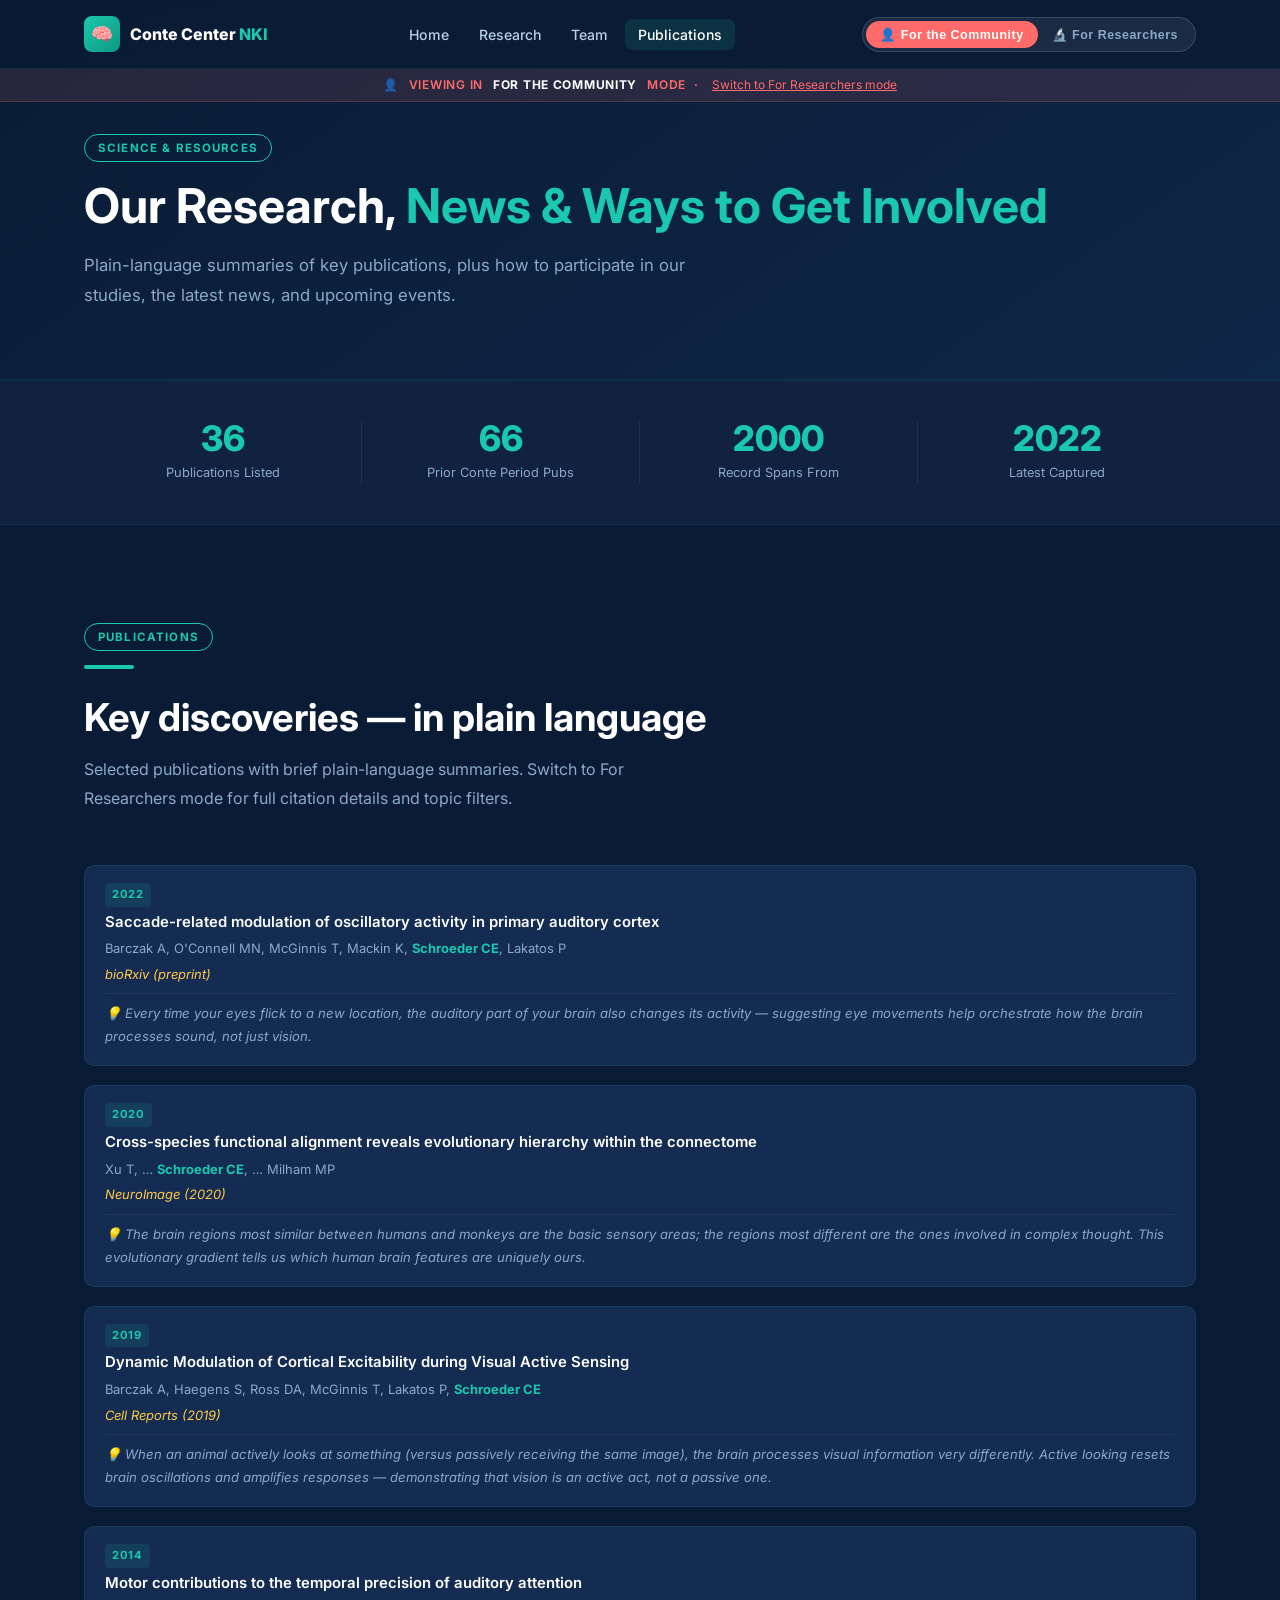
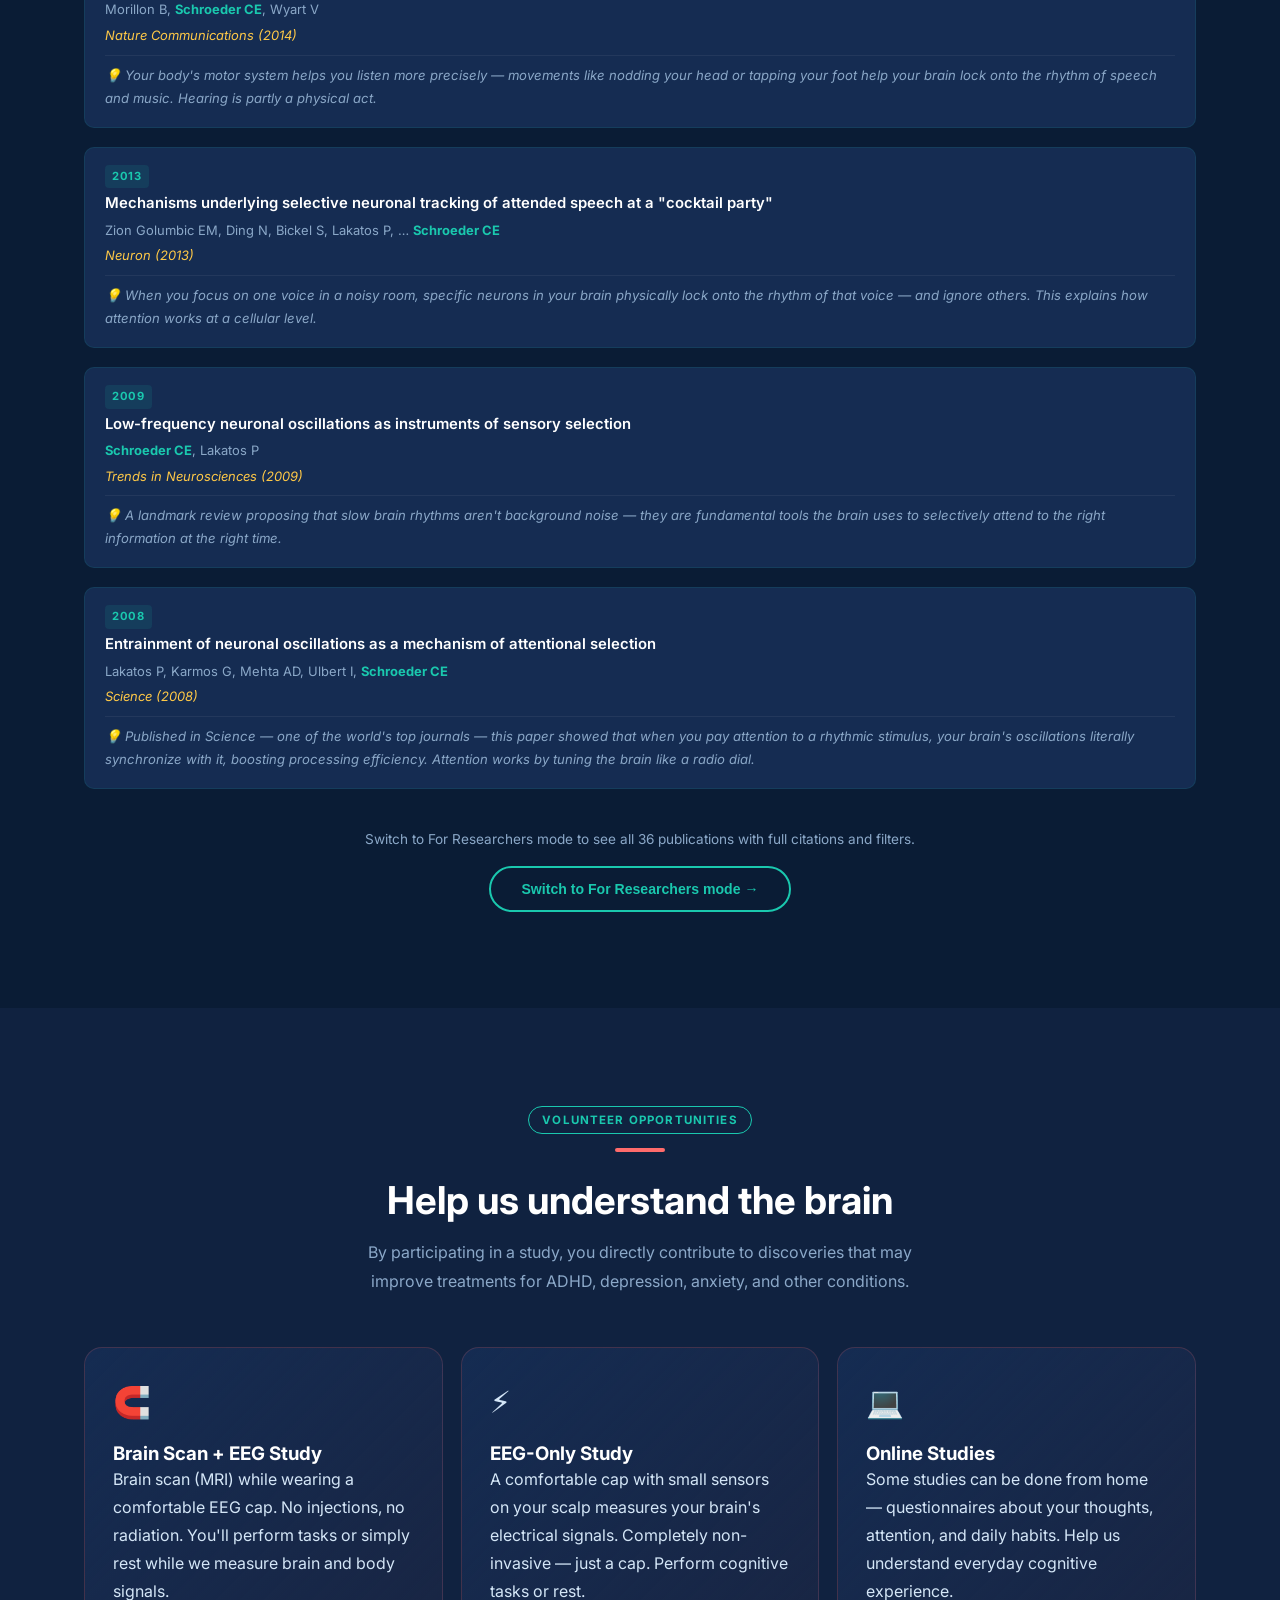
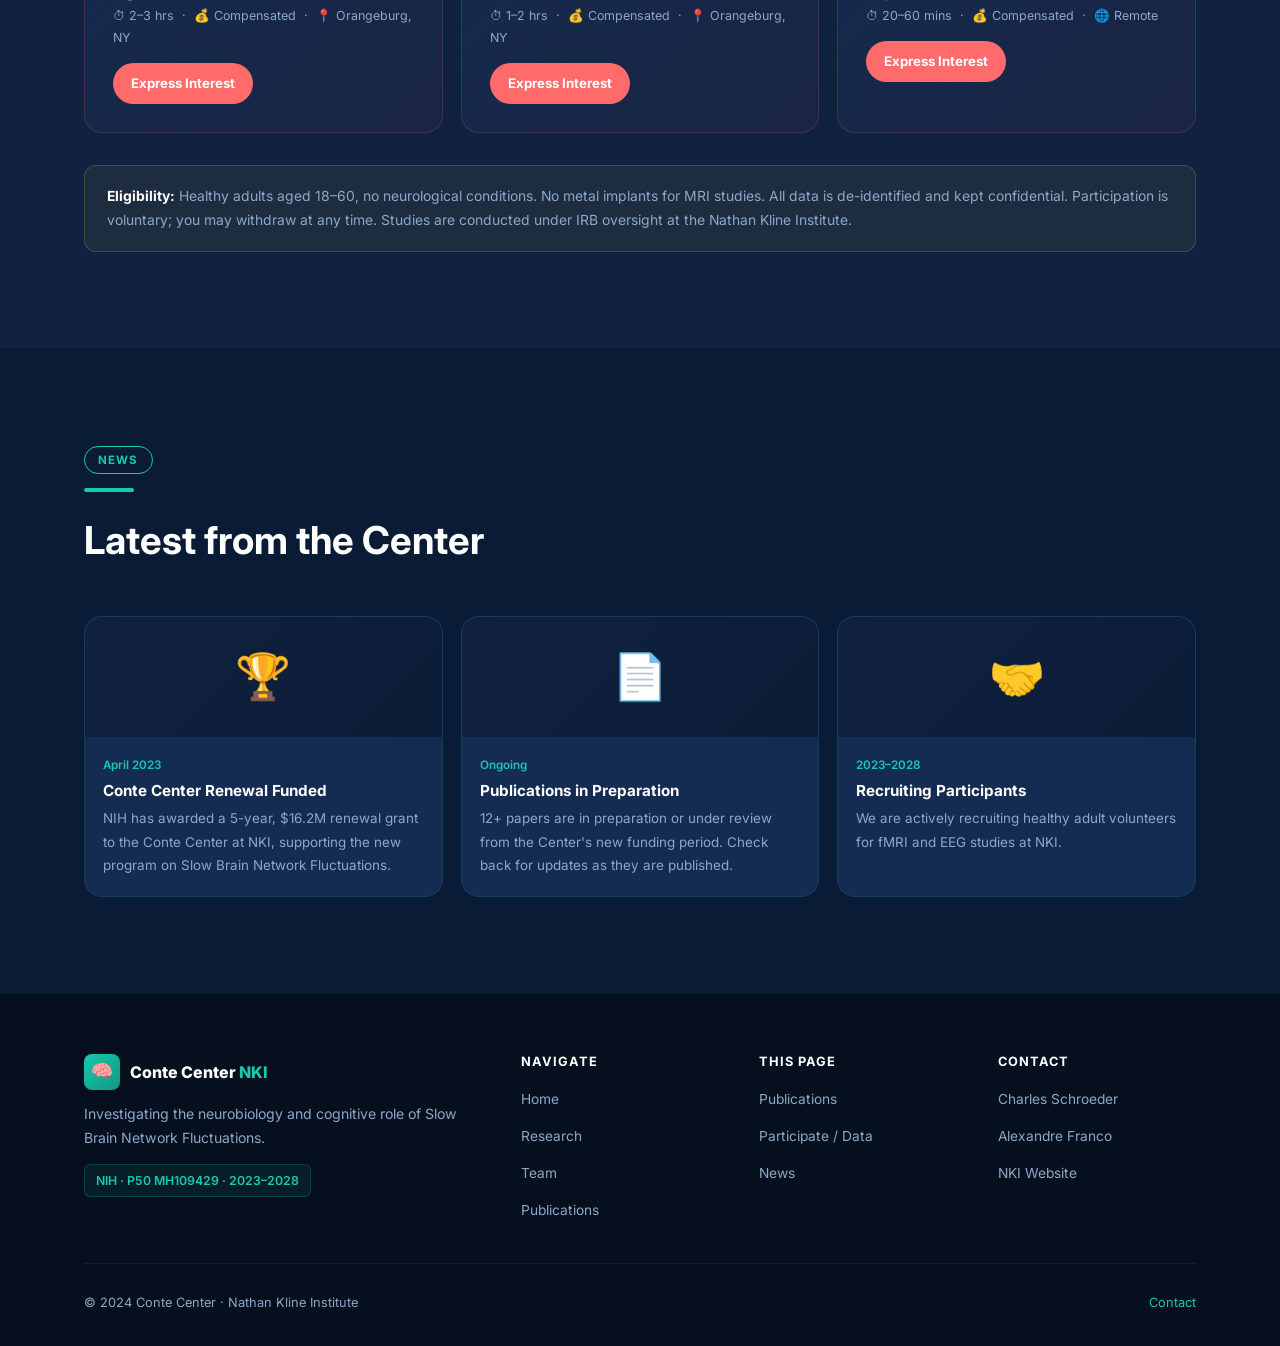
==== commit fe3ba4ce: "Rename audience toggle to For the Community / For Researchers" ====
--- a/publications.html
+++ b/publications.html
@@ -37,8 +37,8 @@
       <li><a href="team.html">Team</a></li><li><a href="publications.html">Publications</a></li>
     </ul>
     <div class="audience-toggle">
-      <button class="toggle-btn pub" data-mode="public">👤 General Public</button>
-      <button class="toggle-btn sci" data-mode="scientist">🔬 Scientist</button>
+      <button class="toggle-btn pub" data-mode="public">👤 For the Community</button>
+      <button class="toggle-btn sci" data-mode="scientist">🔬 For Researchers</button>
     </div>
     <div class="nav-toggle" id="navToggle"><span></span><span></span><span></span></div>
   </div>
@@ -70,7 +70,7 @@
   <div class="container">
     <div class="section-header fade-in">
       <div class="tag">Publications</div><div class="divider"></div>
-      <div class="pub-only"><h2>Key discoveries — in plain language</h2><p>Selected publications with brief plain-language summaries. Switch to Scientist mode for full citation details and topic filters.</p></div>
+      <div class="pub-only"><h2>Key discoveries — in plain language</h2><p>Selected publications with brief plain-language summaries. Switch to For Researchers mode for full citation details and topic filters.</p></div>
       <div class="sci-only">
         <h2>Publications — Charles E. Schroeder</h2>
         <p style="margin-bottom:14px;">Verified from NIH biosketch and Conte Center Progress Report (June 2022). <strong style="color:var(--teal)">Teal border</strong> = first/corresponding author.</p>
@@ -172,8 +172,8 @@
       </div>
 
       <div style="text-align:center;margin-top:20px;" class="fade-in">
-        <p style="color:var(--text-dim);font-size:.85rem;margin-bottom:14px;">Switch to Scientist mode to see all 36 publications with full citations and filters.</p>
-        <button onclick="setMode('scientist')" class="btn btn-outline" style="font-size:.88rem;">Switch to Scientist mode →</button>
+        <p style="color:var(--text-dim);font-size:.85rem;margin-bottom:14px;">Switch to For Researchers mode to see all 36 publications with full citations and filters.</p>
+        <button onclick="setMode('scientist')" class="btn btn-outline" style="font-size:.88rem;">Switch to For Researchers mode →</button>
       </div>
     </div>
 
--- a/css/style.css
+++ b/css/style.css
@@ -246,11 +246,19 @@
 .team-grid { display: grid; grid-template-columns: repeat(auto-fill, minmax(240px,1fr)); gap: 20px; }
 .team-card { background: var(--navy-card); border: 1px solid rgba(26,200,174,.12); border-radius: var(--radius-lg); padding: 26px 22px; text-align: center; transition: all var(--transition); }
 .team-card:hover { transform: translateY(-4px); border-color: rgba(26,200,174,.3); }
-.team-avatar { width: 72px; height: 72px; border-radius: 50%; background: linear-gradient(135deg, var(--teal), var(--teal-dark)); display: flex; align-items: center; justify-content: center; font-size: 1.55rem; font-weight: 800; color: var(--navy); margin: 0 auto 14px; border: 3px solid rgba(26,200,174,.3); }
+.team-avatar { width: 72px; height: 72px; border-radius: 50%; background: linear-gradient(135deg, var(--teal), var(--teal-dark)); display: flex; align-items: center; justify-content: center; font-size: 1.55rem; font-weight: 800; color: var(--navy); margin: 0 auto 14px; border: 3px solid rgba(26,200,174,.3); overflow: hidden; flex-shrink: 0; }
+.team-avatar img { width: 100%; height: 100%; object-fit: cover; object-position: center top; border-radius: 50%; display: block; }
 .team-card h3 { font-size: .98rem; margin-bottom: 4px; }
 .team-role { font-size: .8rem; color: var(--teal); font-weight: 600; margin-bottom: 3px; }
 .team-org  { font-size: .78rem; color: var(--text-dim); margin-bottom: 10px; }
 .team-bio  { font-size: .82rem; color: var(--text-dim); line-height: 1.65; }
+
+/* ── PI avatar (large circles on team page) ── */
+.pi-avatar-lg { overflow: hidden; flex-shrink: 0; }
+.pi-avatar-lg img { width: 100%; height: 100%; object-fit: cover; object-position: center top; border-radius: 50%; display: block; }
+/* Smaller variant used in project sidebars */
+.proj-avatar { overflow: hidden; flex-shrink: 0; }
+.proj-avatar img { width: 100%; height: 100%; object-fit: cover; object-position: center top; border-radius: 50%; display: block; }
 
 /* ── Data cards ── */
 .data-card { background: linear-gradient(135deg, var(--navy-card), rgba(26,200,174,.04)); border: 1px solid rgba(26,200,174,.2); border-radius: var(--radius-lg); padding: 28px; transition: all var(--transition); }
